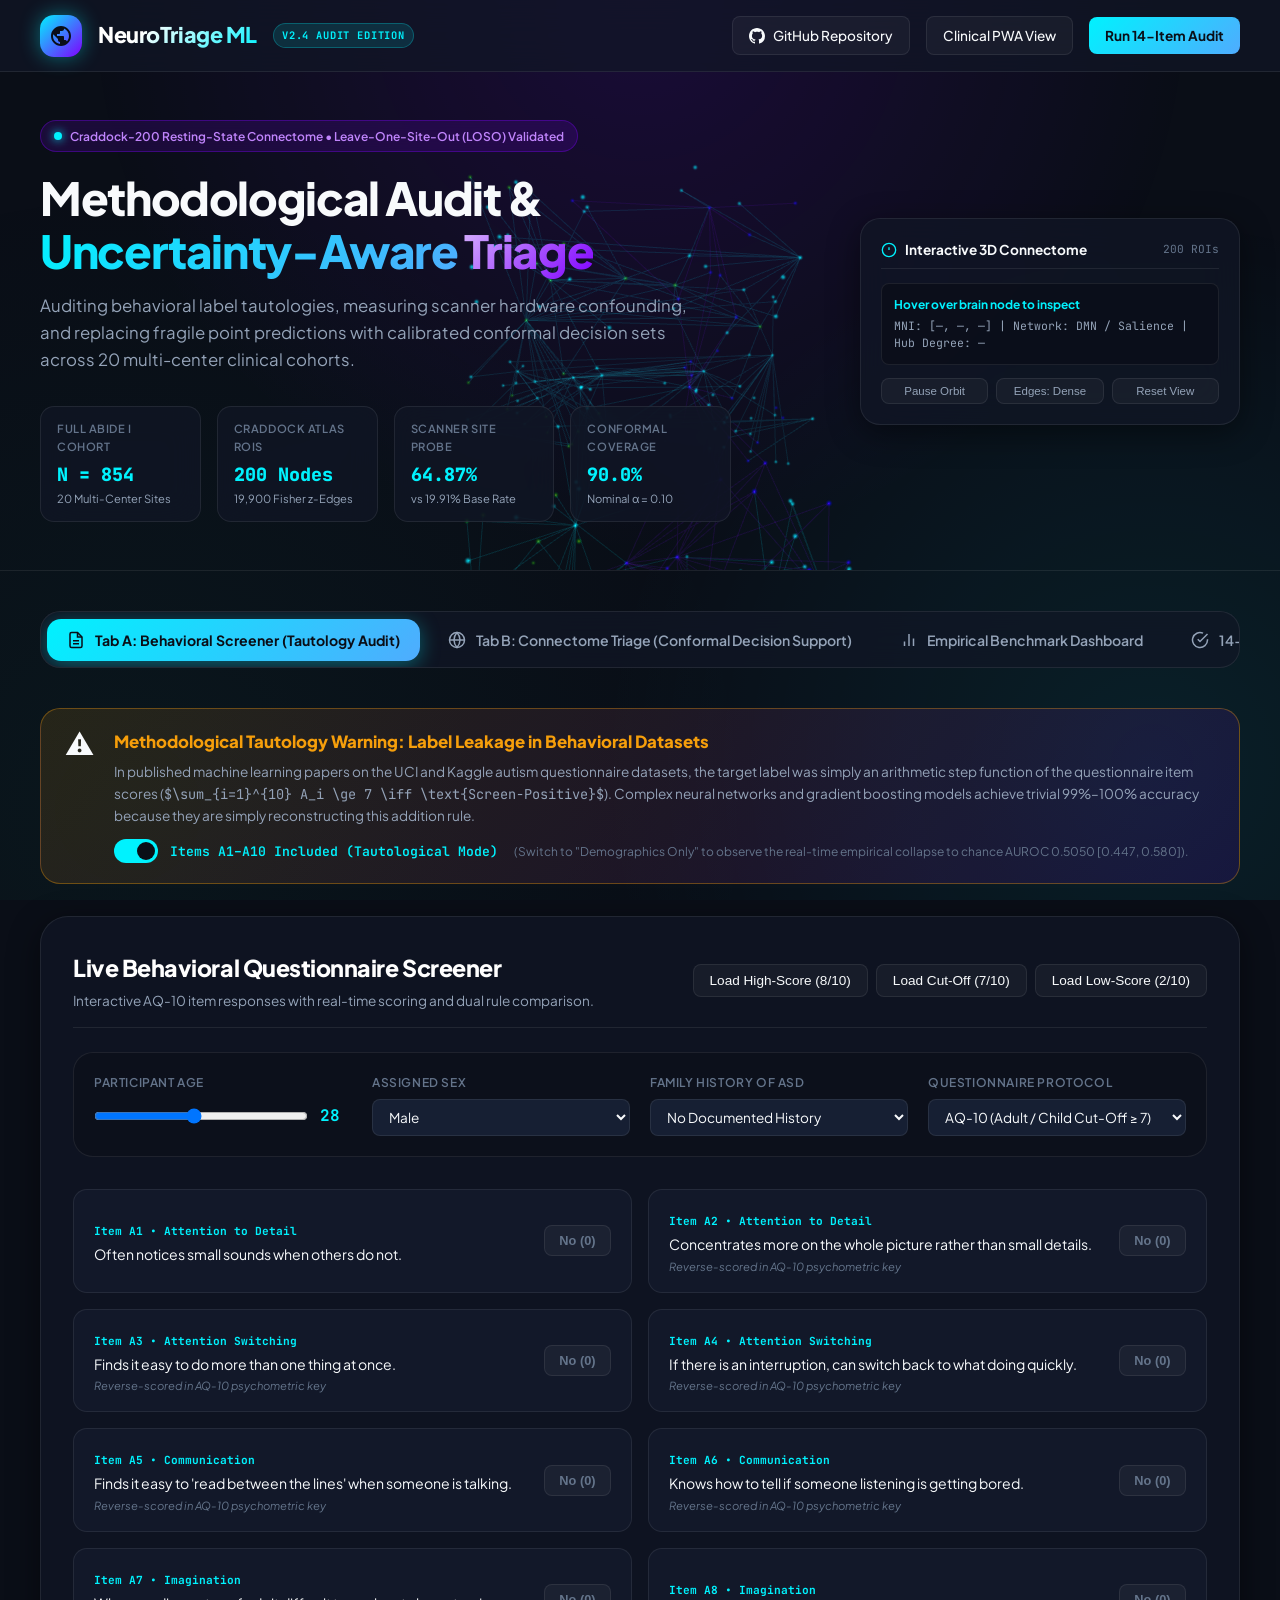
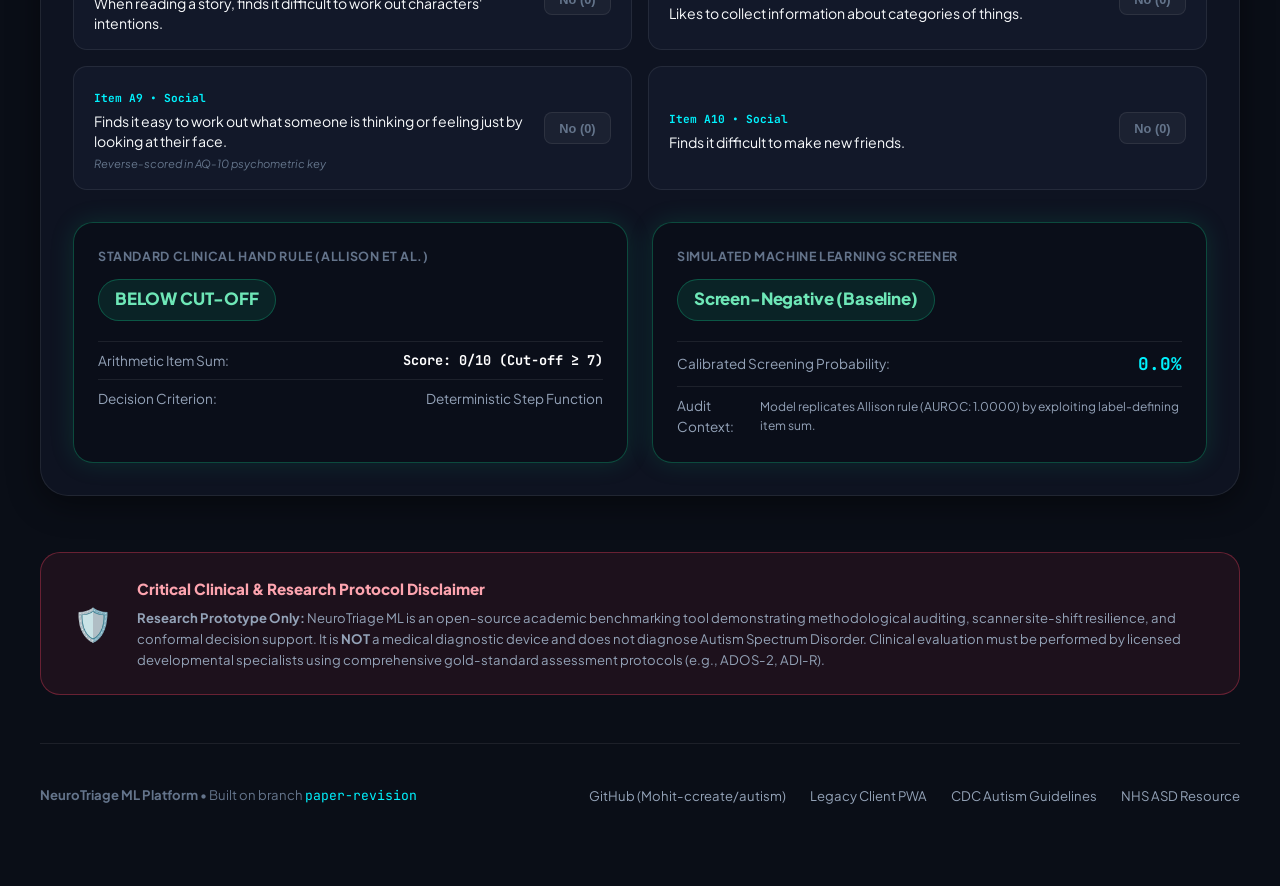
==== webapp/neurotriage.html @ 971c459f "feat(webapp): build ultra-modern dark-mode NeuroTriage ML web application" ====
<!DOCTYPE html>
<html lang="en">
<head>
  <meta charset="UTF-8">
  <meta name="viewport" content="width=device-width, initial-scale=1.0">
  <title>NeuroTriage ML — Methodological Audit & Reproducible Benchmark for Autism Screening</title>
  
  <!-- Modern Typography from Google Fonts -->
  <link rel="preconnect" href="https://fonts.googleapis.com">
  <link rel="preconnect" href="https://fonts.gstatic.com" crossorigin>
  <link href="https://fonts.googleapis.com/css2?family=Inter:wght@400;500;600;700&family=JetBrains+Mono:wght@500;700;800&family=Plus+Jakarta+Sans:wght@600;700;800;900&display=swap" rel="stylesheet">
  
  <!-- Dedicated Obsidian Stylesheet -->
  <link rel="stylesheet" href="neurotriage.css">

  <!-- Local Offline-Ready Vendor Libraries -->
  <script src="vendor/three.min.js"></script>
  <script src="vendor/chart.umd.min.js"></script>
</head>
<body>

  <!-- Top Navigation Bar -->
  <header class="navbar">
    <div class="nav-brand">
      <div class="brand-icon">
        <svg viewBox="0 0 24 24">
          <path d="M12 2C6.48 2 2 6.48 2 12s4.48 10 10 10 10-4.48 10-10S17.52 2 12 2zm-1 17.93c-3.95-.49-7-3.85-7-7.93 0-.62.08-1.21.21-1.79L9 15v1c0 1.1.9 2 2 2v.93zm6.9-2.54c-.26-.81-1-1.39-1.9-1.39h-1v-3c0-.55-.45-1-1-1H8v-2h2c.55 0 1-.45 1-1V7h2c1.1 0 2-.9 2-2v-.41c2.93 1.19 5 4.06 5 7.41 0 2.08-.8 3.97-2.1 5.4z"/>
        </svg>
      </div>
      <div>
        <div class="brand-title">NeuroTriage ML</div>
      </div>
      <span class="brand-tag">v2.4 Audit Edition</span>
    </div>

    <div class="nav-links">
      <a href="https://github.com/Mohit-ccreate/autism" target="_blank" rel="noopener noreferrer" class="btn-nav">
        <svg width="16" height="16" viewBox="0 0 24 24" fill="currentColor">
          <path d="M12 0C5.37 0 0 5.37 0 12c0 5.31 3.435 9.795 8.205 11.385.6.105.825-.255.825-.57 0-.285-.015-1.23-.015-2.235-3.015.555-3.795-.735-4.035-1.41-.135-.345-.72-1.41-1.23-1.695-.42-.225-1.02-.78-.015-.795.945-.015 1.62.87 1.845 1.23 1.08 1.815 2.805 1.305 3.495.99.105-.78.42-1.305.765-1.605-2.67-.3-5.46-1.335-5.46-5.925 0-1.305.465-2.385 1.23-3.225-.12-.3-.54-1.53.12-3.18 0 0 1.005-.315 3.3 1.23.96-.27 1.98-.405 3-.405s2.04.135 3 .405c2.295-1.56 3.3-1.23 3.3-1.23.66 1.65.24 2.88.12 3.18.765.84 1.23 1.905 1.23 3.225 0 4.605-2.805 5.625-5.475 5.925.435.375.81 1.095.81 2.22 0 1.605-.015 2.895-.015 3.3 0 .315.225.69.825.57A12.02 12.02 0 0024 12c0-6.63-5.37-12-12-12z"/>
        </svg>
        GitHub Repository
      </a>
      <a href="index.html" class="btn-nav">
        Clinical PWA View
      </a>
      <a href="#tab-checklist" onclick="document.querySelector('[data-tab=\'tab-checklist\']').click()" class="btn-nav btn-primary">
        Run 14-Item Audit
      </a>
    </div>
  </header>

  <!-- Hero Section with Interactive 3D Three.js Connectome Lattice -->
  <section class="hero-section">
    <!-- WebGL 3D Brain Lattice Canvas -->
    <canvas id="canvas-connectome"></canvas>

    <div class="hero-overlay">
      <div class="hero-content">
        <div class="hero-badge">
          <div class="pulse-dot"></div>
          <span>Craddock-200 Resting-State Connectome • Leave-One-Site-Out (LOSO) Validated</span>
        </div>
        
        <h1 class="hero-heading">
          Methodological Audit & <br>
          <span class="gradient-cyan">Uncertainty-Aware</span> <span class="gradient-violet">Triage</span>
        </h1>

        <p class="hero-subtitle">
          Auditing behavioral label tautologies, measuring scanner hardware confounding, and replacing fragile point predictions with calibrated conformal decision sets across 20 multi-center clinical cohorts.
        </p>

        <!-- Live System Metric Badges -->
        <div class="hero-metrics-ribbon">
          <div class="ribbon-card">
            <div class="ribbon-label">Full ABIDE I Cohort</div>
            <div class="ribbon-val mono">N = 854</div>
            <div class="ribbon-sub">20 Multi-Center Sites</div>
          </div>
          <div class="ribbon-card">
            <div class="ribbon-label">Craddock Atlas ROIs</div>
            <div class="ribbon-val mono">200 Nodes</div>
            <div class="ribbon-sub">19,900 Fisher z-Edges</div>
          </div>
          <div class="ribbon-card">
            <div class="ribbon-label">Scanner Site Probe</div>
            <div class="ribbon-val mono">64.87%</div>
            <div class="ribbon-sub">vs 19.91% Base Rate</div>
          </div>
          <div class="ribbon-card">
            <div class="ribbon-label">Conformal Coverage</div>
            <div class="ribbon-val mono">90.0%</div>
            <div class="ribbon-sub">Nominal α = 0.10</div>
          </div>
        </div>
      </div>

      <!-- 3D Connectome Floating HUD Controls -->
      <div class="brain-hud">
        <div class="hud-header">
          <div class="hud-title">
            <svg width="16" height="16" viewBox="0 0 24 24" fill="none" stroke="var(--accent-cyan)" stroke-width="2">
              <circle cx="12" cy="12" r="10"></circle>
              <line x1="12" y1="8" x2="12" y2="12"></line>
              <line x1="12" y1="16" x2="12.01" y2="16"></line>
            </svg>
            Interactive 3D Connectome
          </div>
          <span style="font-size: 0.7rem; color: var(--text-muted); font-family: var(--font-mono);">200 ROIs</span>
        </div>

        <div class="hud-node-info">
          <div class="hud-node-name" id="hud-node-name">Hover over brain node to inspect</div>
          <div id="hud-node-meta" style="color: var(--text-secondary); font-family: var(--font-mono); font-size: 0.72rem;">
            MNI: [—, —, —] | Network: DMN / Salience | Hub Degree: —
          </div>
        </div>

        <div class="hud-controls-row">
          <button type="button" class="btn-hud-pill" id="btn-hud-pause">Pause Orbit</button>
          <button type="button" class="btn-hud-pill" id="btn-hud-density">Edges: Dense</button>
          <button type="button" class="btn-hud-pill" id="btn-hud-reset">Reset View</button>
        </div>
      </div>
    </div>
  </section>

  <!-- Main Interactive Application Workspace -->
  <main class="main-wrapper">

    <!-- Workspace Tabs Navigation -->
    <nav class="tab-nav" aria-label="Workspace Modules">
      <button type="button" class="tab-btn active" data-tab="tab-screener">
        <svg viewBox="0 0 24 24" fill="none" stroke-width="2">
          <path d="M14 2H6a2 2 0 0 0-2 2v16a2 2 0 0 0 2 2h12a2 2 0 0 0 2-2V8z"></path>
          <polyline points="14 2 14 8 20 8"></polyline>
          <line x1="16" y1="13" x2="8" y2="13"></line>
          <line x1="16" y1="17" x2="8" y2="17"></line>
        </svg>
        Tab A: Behavioral Screener (Tautology Audit)
      </button>

      <button type="button" class="tab-btn" data-tab="tab-connectome">
        <svg viewBox="0 0 24 24" fill="none" stroke-width="2">
          <circle cx="12" cy="12" r="10"></circle>
          <line x1="2" y1="12" x2="22" y2="12"></line>
          <path d="M12 2a15.3 15.3 0 0 1 4 10 15.3 15.3 0 0 1-4 10 15.3 15.3 0 0 1-4-10 15.3 15.3 0 0 1 4-10z"></path>
        </svg>
        Tab B: Connectome Triage (Conformal Decision Support)
      </button>

      <button type="button" class="tab-btn" data-tab="tab-charts">
        <svg viewBox="0 0 24 24" fill="none" stroke-width="2">
          <line x1="18" y1="20" x2="18" y2="10"></line>
          <line x1="12" y1="20" x2="12" y2="4"></line>
          <line x1="6" y1="20" x2="6" y2="14"></line>
        </svg>
        Empirical Benchmark Dashboard
      </button>

      <button type="button" class="tab-btn" data-tab="tab-checklist">
        <svg viewBox="0 0 24 24" fill="none" stroke-width="2">
          <path d="M22 11.08V12a10 10 0 1 1-5.93-9.14"></path>
          <polyline points="22 4 12 14.01 9 11.01"></polyline>
        </svg>
        14-Item Methodological Checklist
      </button>
    </nav>

    <!-- ======================================================================
         TAB A: LIVE BEHAVIORAL QUESTIONNAIRE SCREENER (TAUTOLOGY AUDIT)
         ====================================================================== -->
    <div class="tab-pane active" id="tab-screener">
      
      <!-- Critical Tautology Warning Banner -->
      <div class="tautology-warning-banner">
        <div class="warning-icon">⚠️</div>
        <div class="warning-text">
          <h3>Methodological Tautology Warning: Label Leakage in Behavioral Datasets</h3>
          <p>
            In published machine learning papers on the UCI and Kaggle autism questionnaire datasets, the target label was simply an arithmetic step function of the questionnaire item scores (<span class="mono">$\sum_{i=1}^{10} A_i \ge 7 \iff \text{Screen-Positive}$</span>). Complex neural networks and gradient boosting models achieve trivial 99%–100% accuracy because they are simply reconstructing this addition rule.
          </p>
          <div class="tautology-toggle-row">
            <label class="switch-label">
              <input type="checkbox" id="chk-tautology-mode" class="switch-input" checked>
              <div class="switch-track">
                <div class="switch-thumb"></div>
              </div>
              <span id="tautology-status-label" style="color: var(--accent-cyan); font-family: var(--font-mono); font-size: 0.82rem;">
                Items A1–A10 Included (Tautological Mode)
              </span>
            </label>
            <span style="font-size: 0.75rem; color: var(--text-muted);">
              (Switch to "Demographics Only" to observe the real-time empirical collapse to chance AUROC 0.5050 [0.447, 0.580]).
            </span>
          </div>
        </div>
      </div>

      <div class="card-panel">
        <div class="card-header">
          <div class="card-title-group">
            <h2>Live Behavioral Questionnaire Screener</h2>
            <p>Interactive AQ-10 item responses with real-time scoring and dual rule comparison.</p>
          </div>
          <div style="display: flex; gap: 0.5rem;">
            <button type="button" class="btn-nav" id="btn-preset-high">Load High-Score (8/10)</button>
            <button type="button" class="btn-nav" id="btn-preset-border">Load Cut-Off (7/10)</button>
            <button type="button" class="btn-nav" id="btn-preset-low">Load Low-Score (2/10)</button>
          </div>
        </div>

        <!-- Demographics Input Bar -->
        <div class="screener-demographics-bar">
          <div class="input-group">
            <label for="range-age">Participant Age</label>
            <div class="range-wrap">
              <input type="range" id="range-age" class="input-range" min="1" max="60" value="28">
              <span class="range-val" id="val-age">28</span>
            </div>
          </div>

          <div class="input-group">
            <label for="select-sex">Assigned Sex</label>
            <select id="select-sex" class="input-select">
              <option value="M">Male</option>
              <option value="F">Female</option>
              <option value="O">Other / Diverse</option>
            </select>
          </div>

          <div class="input-group">
            <label for="select-fam-history">Family History of ASD</label>
            <select id="select-fam-history" class="input-select">
              <option value="no">No Documented History</option>
              <option value="yes">First-Degree Relative</option>
            </select>
          </div>

          <div class="input-group">
            <label for="select-instrument">Questionnaire Protocol</label>
            <select id="select-instrument" class="input-select">
              <option value="aq10">AQ-10 (Adult / Child Cut-Off ≥ 7)</option>
              <option value="qchat10">Q-CHAT-10 (Toddler Cut-Off ≥ 4)</option>
            </select>
          </div>
        </div>

        <!-- 10-Item Binary Toggle Cards Grid -->
        <div class="questions-grid" id="questions-grid">
          <!-- Injected dynamically by neurotriage.js -->
        </div>

        <!-- Live Dual Comparison Results Box -->
        <div class="live-screener-results">
          <!-- Rule 1: Clinical Hand Rule -->
          <div class="result-badge-card neutral" id="card-hand-rule">
            <div class="badge-card-title">Standard Clinical Hand Rule (Allison et al.)</div>
            <div class="badge-status-pill status-amb" id="badge-hand-rule">CALCULATING...</div>
            <div class="badge-detail-row">
              <span>Arithmetic Item Sum:</span>
              <strong class="mono" id="txt-hand-sum" style="color: #FFF;">Score: 0/10 (Cut-off ≥ 7)</strong>
            </div>
            <div class="badge-detail-row">
              <span>Decision Criterion:</span>
              <span>Deterministic Step Function</span>
            </div>
          </div>

          <!-- Rule 2: Simulated Classifier Output -->
          <div class="result-badge-card neutral" id="card-ml-output">
            <div class="badge-card-title">Simulated Machine Learning Screener</div>
            <div class="badge-status-pill status-amb" id="badge-ml-output">CALCULATING...</div>
            <div class="badge-detail-row">
              <span>Calibrated Screening Probability:</span>
              <strong class="mono" id="txt-ml-prob" style="color: var(--accent-cyan); font-size: 1.1rem;">—</strong>
            </div>
            <div class="badge-detail-row">
              <span>Audit Context:</span>
              <span id="txt-ml-note" style="font-size: 0.75rem;">Evaluating...</span>
            </div>
          </div>
        </div>

      </div>
    </div>

    <!-- ======================================================================
         TAB B: CONNECTOME TRIAGE & CONFORMAL PREDICTION
         ====================================================================== -->
    <div class="tab-pane" id="tab-connectome">
      <div class="card-panel">
        <div class="card-header">
          <div class="card-title-group">
            <h2>Neuroimaging Connectome Triage (Craddock-200 Atlas)</h2>
            <p>Evaluating resting-state fMRI functional connectivity under Leave-One-Site-Out (LOSO) distribution shift.</p>
          </div>
          <span class="brand-tag">N = 854 • 20 Sites</span>
        </div>

        <div style="background: rgba(10, 14, 23, 0.4); border: 1px solid var(--border-glass); border-radius: var(--radius-md); padding: 1rem 1.25rem; margin-bottom: 2rem; font-size: 0.82rem; color: var(--text-secondary); line-height: 1.6;">
          <strong style="color: var(--accent-cyan);">Computational Context:</strong> High-dimensional 4D fMRI scans (Craddock-200 atlas yielding $\frac{200 \times 199}{2} = 19,900$ Fisher $z$-transformed correlation edges) require specialized cluster preprocessing pipelines. The module below evaluates precomputed validated participant vectors and demonstrates conformal prediction sets $\{0\}, \{1\}, \{0, 1\}$ at nominal $90\%$ confidence ($\alpha = 0.10$).
        </div>

        <div class="connectome-grid">
          <!-- Left Column: Patient Presets & Upload Zone -->
          <div>
            <h3 style="font-size: 0.95rem; font-weight: 700; color: #FFF; margin-bottom: 0.85rem;">
              1. Select Precomputed Patient Profile / Site
            </h3>

            <div class="preset-card-list">
              <div class="preset-item active" data-preset="nyu">
                <div class="preset-meta">
                  <h4>Site NYU Langone (Typical ASD Case)</h4>
                  <p>Siemens 3.0T Allegra • High DMN hyper-connectivity</p>
                </div>
                <span class="mono" style="color: var(--status-positive); font-weight: 700;">ASD Profile</span>
              </div>

              <div class="preset-item" data-preset="stanford">
                <div class="preset-meta">
                  <h4>Site Stanford Medical (Typical Control)</h4>
                  <p>GE 3.0T Signa • Balanced frontoparietal connectivity</p>
                </div>
                <span class="mono" style="color: var(--status-negative); font-weight: 700;">Control Profile</span>
              </div>

              <div class="preset-item" data-preset="ohsu">
                <div class="preset-meta">
                  <h4>Site OHSU (Borderline / Out-of-Distribution)</h4>
                  <p>Siemens 3.0T Tim Trio • Extreme scanner site shift</p>
                </div>
                <span class="mono" style="color: var(--status-ambiguous); font-weight: 700;">High Variance</span>
              </div>

              <div class="preset-item" data-preset="synthetic">
                <div class="preset-meta">
                  <h4>Synthetic Ambiguous Case</h4>
                  <p>Equidistant Centroid Connectome • Nonconformity outlier</p>
                </div>
                <span class="mono" style="color: var(--text-muted); font-weight: 700;">Ambiguous</span>
              </div>
            </div>

            <!-- Upload Connectome Zone -->
            <h3 style="font-size: 0.95rem; font-weight: 700; color: #FFF; margin-bottom: 0.85rem;">
              Or Upload Patient Connectome (CSV / NPY)
            </h3>
            <div class="upload-zone" id="connectome-dropzone">
              <svg viewBox="0 0 24 24" fill="none" stroke-width="2">
                <path d="M21 15v4a2 2 0 0 1-2 2H5a2 2 0 0 1-2-2v-4"></path>
                <polyline points="17 8 12 3 7 8"></polyline>
                <line x1="12" y1="3" x2="12" y2="15"></line>
              </svg>
              <div style="font-weight: 600; font-size: 0.85rem; color: var(--text-primary);" id="upload-status-text">
                Drop 200x200 Correlation Matrix or 19,900 Fisher Vector
              </div>
              <div style="font-size: 0.72rem; color: var(--text-muted); margin-top: 0.25rem;">
                Supports .csv, .npy, and .json connectome formats (100% private in-browser)
              </div>
              <input type="file" id="connectome-file-input" style="display: none;" accept=".csv,.npy,.json">
            </div>

            <!-- Model Family Selector -->
            <h3 style="font-size: 0.95rem; font-weight: 700; color: #FFF; margin: 1.5rem 0 0.85rem;">
              2. Classifier Architecture
            </h3>
            <div class="model-selector-grid">
              <button type="button" class="btn-model-select active" data-model="rf">Random Forest (0.7003 AUROC)</button>
              <button type="button" class="btn-model-select" data-model="lgbm">LightGBM (0.6992 AUROC)</button>
              <button type="button" class="btn-model-select" data-model="ae">Autoencoder (0.6820 AUROC)</button>
              <button type="button" class="btn-model-select" data-model="svm">Linear SVM (0.6765 AUROC)</button>
              <button type="button" class="btn-model-select" data-model="lr">Logistic Reg (0.6593 AUROC)</button>
              <button type="button" class="btn-model-select" data-model="et">Extra Trees (0.6867 AUROC)</button>
            </div>
          </div>

          <!-- Right Column: Conformal Decision Support Output -->
          <div class="triage-output-panel">
            <h3 style="font-size: 0.95rem; font-weight: 700; color: #FFF;">
              Conformal Prediction & Three-Way Triage Output
            </h3>

            <!-- 3-Way Triage Hero Status Banner -->
            <div class="triage-hero-status screen-pos" id="triage-status-box">
              <div class="triage-status-title" id="triage-status-title">Screen-Positive (Elevated Likelihood)</div>
              <div class="triage-status-desc" id="triage-status-desc">
                High posterior cingulate hyper-connectivity pattern. Singleton set at 90% confidence.
              </div>
            </div>

            <!-- Mathematical Conformal Set Box -->
            <div class="conformal-set-box">
              <div>
                <div style="font-size: 0.75rem; text-transform: uppercase; color: var(--text-muted); font-weight: 700; margin-bottom: 0.25rem;">
                  Conformal Prediction Set (α = 0.10)
                </div>
                <div class="conformal-math" id="conformal-math-set">C_0.10(x) = {1}</div>
              </div>
              <div class="conformal-badge">90.0% Coverage Guarantee</div>
            </div>

            <!-- Key Metrics Grid -->
            <div class="triage-metrics-row">
              <div class="metric-stat-box">
                <div class="val" id="triage-val-prob">84.2%</div>
                <div class="lbl">Calibrated Posterior $P(\text{ASD} \mid x)$</div>
              </div>
              <div class="metric-stat-box">
                <div class="val" id="triage-val-nonconf">0.158</div>
                <div class="lbl">Nonconformity Score $s_i$</div>
              </div>
              <div class="metric-stat-box">
                <div class="val" id="triage-val-burden">59.5%</div>
                <div class="lbl">Empirical Referral Burden</div>
              </div>
            </div>

            <div style="background: rgba(255, 255, 255, 0.03); border: 1px solid var(--border-glass); border-radius: var(--radius-md); padding: 1rem; font-size: 0.78rem; color: var(--text-secondary); line-height: 1.55;">
              <strong style="color: #FFF;">Clinical Safety Principle:</strong> Under Leave-One-Site-Out (LOSO) deployment, uncalibrated models force a binary classification on every subject, resulting in high misclassification rates. Our three-way triage policy abstains on ambiguous cases (yielding $\{0, 1\}$), referring 59.5% of cases for expert specialist evaluation and raising decided accuracy to <strong>67.9%</strong>.
            </div>
          </div>
        </div>

      </div>
    </div>

    <!-- ======================================================================
         TAB C: EMPIRICAL BENCHMARK DASHBOARD
         ====================================================================== -->
    <div class="tab-pane" id="tab-charts">
      <div class="card-panel">
        <div class="card-header">
          <div class="card-title-group">
            <h2>Empirical Benchmark & Methodological Audit Dashboard</h2>
            <p>Every number traces to verified JSON execution logs in results/.</p>
          </div>
          <span class="brand-tag">Verified Runs</span>
        </div>

        <div class="charts-grid">
          <!-- Chart 1: Feature Collapse -->
          <div class="chart-card">
            <div class="chart-header">
              <h3>Chart 1: Behavioral Feature Collapse (The Tautology Proof)</h3>
              <p>AUROC collapses to chance when removing label-defining questionnaire items.</p>
            </div>
            <div class="chart-canvas-wrap">
              <canvas id="chart-feature-collapse"></canvas>
            </div>
            <div class="chart-stat-callout">
              <strong>Audit Finding:</strong> When questionnaire items are retained, models achieve trivial 100% accuracy replicating the $\sum A_i \ge 7$ cutoff. Demographics alone yield AUROC = 0.5050 [0.447, 0.580], confirming no latent demographic signal.
            </div>
          </div>

          <!-- Chart 2: LOSO vs Random CV Leaderboard -->
          <div class="chart-card">
            <div class="chart-header">
              <h3>Chart 2: LOSO vs Random CV Leaderboard (Full ABIDE I, N=854)</h3>
              <p>Comparing out-of-site generalization against pooled random splits across 8 architectures.</p>
            </div>
            <div class="chart-canvas-wrap">
              <canvas id="chart-loso-leaderboard"></canvas>
            </div>
            <div class="chart-stat-callout">
              <strong>Headline Benchmark:</strong> Random Forest leads with 0.7003 AUROC under LOSO. Deep models and logistic regression show small negative generalization gaps due to scanner hardware distribution shift across the 20 sites.
            </div>
          </div>

          <!-- Chart 3: Scanner Decodability Probe -->
          <div class="chart-card">
            <div class="chart-header">
              <h3>Chart 3: Scanner Decodability Probe</h3>
              <p>Connectomes predict physical scanner hardware stronger than clinical diagnosis.</p>
            </div>
            <div class="chart-canvas-wrap">
              <canvas id="chart-site-probe"></canvas>
            </div>
            <div class="chart-stat-callout">
              <strong>Confound Finding:</strong> Connectome features decode scanner identity with 64.87% top-1 accuracy (vs 19.91% majority-site base rate, 5.0% chance), explaining why random CV leaks scanner identity across train/test splits.
            </div>
          </div>

          <!-- Chart 4: Harmonization Breakdown -->
          <div class="chart-card">
            <div class="chart-header">
              <h3>Chart 4: Harmonization Breakdown (ComBat Audit)</h3>
              <p>Paired bootstrap test comparing Raw vs In-Fold ComBat vs Leaky Full-Data ComBat.</p>
            </div>
            <div class="chart-canvas-wrap">
              <canvas id="chart-harmonization"></canvas>
            </div>
            <div class="chart-stat-callout">
              <strong>Statistical Honesty:</strong> Paired bootstrap $\Delta = +0.0156$ [$-0.0013, 0.0328$], $p = 0.0710$ ($p_{\text{holm}} = 0.2840$). Leaky ComBat does not produce a statistically detectable inflation on this dataset.
            </div>
          </div>
        </div>

      </div>
    </div>

    <!-- ======================================================================
         TAB D: 14-ITEM METHODOLOGICAL CHECKLIST
         ====================================================================== -->
    <div class="tab-pane" id="tab-checklist">
      <div class="card-panel">
        <div class="card-header">
          <div class="card-title-group">
            <h2>14-Item Methodological Checklist for ML Autism Screening</h2>
            <p>Peer-review compliance criteria for detecting leakage, confounding, and evaluation flaws.</p>
          </div>
          <div style="display: flex; gap: 0.5rem;">
            <button type="button" class="btn-nav" id="btn-chk-all">Select All (14/14)</button>
            <button type="button" class="btn-nav" id="btn-chk-reset">Reset</button>
            <button type="button" class="btn-nav btn-primary" id="btn-chk-export">Export Audit (.json)</button>
          </div>
        </div>

        <div class="checklist-container">
          <!-- 14 Interactive Checklist Items -->
          <div class="checklist-items-list" id="checklist-items-list">
            <!-- Injected dynamically by neurotriage.js -->
          </div>

          <!-- Integrity Score Gauge Card -->
          <div class="integrity-score-card">
            <h3 style="font-size: 0.9rem; font-weight: 700; color: var(--text-muted); text-transform: uppercase; letter-spacing: 0.05em;">
              Methodological Integrity Score
            </h3>

            <div class="ring-container">
              <svg width="160" height="160" viewBox="0 0 160 160">
                <circle class="ring-circle-bg" cx="80" cy="80" r="70" stroke-width="12" fill="none"></circle>
                <circle class="ring-circle-val" id="ring-score-circle" cx="80" cy="80" r="70" stroke-width="12" fill="none"
                        stroke-dasharray="440" stroke-dashoffset="0" transform="rotate(-90 80 80)"></circle>
              </svg>
              <div class="ring-text">
                <div class="ring-number" id="ring-score-number">14</div>
                <div class="ring-denom" id="ring-score-denom">of 14 (100%)</div>
              </div>
            </div>

            <div class="integrity-tier-badge" id="integrity-tier-badge" style="background: rgba(16, 185, 129, 0.15); color: #6EE7B7; border: 1px solid rgba(16, 185, 129, 0.35);">
              GOLD STANDARD REPRODUCIBLE BENCHMARK
            </div>

            <p style="font-size: 0.75rem; color: var(--text-secondary); line-height: 1.5; margin-top: 0.5rem;">
              Click checklist items to audit any external study. Studies failing items 1, 2, or 5 possess critical risks of reporting artificially inflated performance.
            </p>
          </div>
        </div>

      </div>
    </div>

    <!-- Clinical & Safety Disclaimer Box -->
    <div class="clinical-disclaimer-box">
      <div class="disclaimer-icon">🛡️</div>
      <div class="disclaimer-content">
        <h4>Critical Clinical & Research Protocol Disclaimer</h4>
        <p>
          <strong>Research Prototype Only:</strong> NeuroTriage ML is an open-source academic benchmarking tool demonstrating methodological auditing, scanner site-shift resilience, and conformal decision support. It is <strong>NOT</strong> a medical diagnostic device and does not diagnose Autism Spectrum Disorder. Clinical evaluation must be performed by licensed developmental specialists using comprehensive gold-standard assessment protocols (e.g., ADOS-2, ADI-R).
        </p>
      </div>
    </div>

    <!-- Footer -->
    <footer class="app-footer">
      <div>
        <strong>NeuroTriage ML Platform</strong> • Built on branch <span class="mono" style="color: var(--accent-cyan);">paper-revision</span>
      </div>
      <div class="footer-links">
        <a href="https://github.com/Mohit-ccreate/autism" target="_blank" rel="noopener noreferrer">GitHub (Mohit-ccreate/autism)</a>
        <a href="index.html">Legacy Client PWA</a>
        <a href="https://www.cdc.gov/autism/" target="_blank" rel="noopener noreferrer">CDC Autism Guidelines</a>
        <a href="https://www.nhs.uk/conditions/autism/" target="_blank" rel="noopener noreferrer">NHS ASD Resource</a>
      </div>
    </footer>

  </main>

  <!-- Script Initialization -->
  <script src="neurotriage.js"></script>
</body>
</html>
---- webapp/neurotriage.css ----
/* ==========================================================================
   NEUROTRIAGE ML — ULTRA-MODERN DARK OBSIDIAN DESIGN SYSTEM
   Methodological Audit & Reproducible Benchmark Platform
   ========================================================================== */

:root {
  --bg-obsidian: #0A0E17;
  --bg-surface: #111726;
  --bg-surface-elevated: #161F33;
  --bg-surface-glass: rgba(17, 23, 38, 0.72);
  --border-glass: rgba(255, 255, 255, 0.08);
  --border-glow: rgba(0, 242, 254, 0.25);
  
  --accent-cyan: #00F2FE;
  --accent-cyan-glow: rgba(0, 242, 254, 0.35);
  --accent-teal: #4FACFE;
  --accent-violet: #7F00FF;
  --accent-violet-glow: rgba(127, 0, 255, 0.35);
  
  --status-negative: #10B981; /* Emerald: Screen-Negative / Control */
  --status-negative-bg: rgba(16, 185, 129, 0.12);
  --status-negative-border: rgba(16, 185, 129, 0.35);
  
  --status-positive: #F43F5E; /* Rose: Screen-Positive / Elevated ASD */
  --status-positive-bg: rgba(244, 63, 94, 0.12);
  --status-positive-border: rgba(244, 63, 94, 0.35);
  
  --status-ambiguous: #F59E0B; /* Amber: Expert Referral / Ambiguous */
  --status-ambiguous-bg: rgba(245, 158, 11, 0.12);
  --status-ambiguous-border: rgba(245, 158, 11, 0.35);
  
  --text-primary: #F8FAFC;
  --text-secondary: #94A3B8;
  --text-muted: #64748B;
  
  --font-sans: 'Plus Jakarta Sans', 'Inter', -apple-system, BlinkMacSystemFont, "Segoe UI", Roboto, sans-serif;
  --font-mono: 'JetBrains Mono', 'Fira Code', monospace;
  
  --radius-sm: 8px;
  --radius-md: 14px;
  --radius-lg: 20px;
  --radius-xl: 28px;
  
  --shadow-glass: 0 8px 32px 0 rgba(0, 0, 0, 0.45);
  --shadow-cyan-glow: 0 0 25px rgba(0, 242, 254, 0.2);
  --shadow-violet-glow: 0 0 35px rgba(127, 0, 255, 0.25);
}

/* Base Reset & Typography */
* {
  margin: 0;
  padding: 0;
  box-sizing: border-box;
  -webkit-font-smoothing: antialiased;
}

html, body {
  width: 100%;
  min-height: 100vh;
  background-color: var(--bg-obsidian);
  color: var(--text-primary);
  font-family: var(--font-sans);
  line-height: 1.6;
  overflow-x: hidden;
  selection-background-color: var(--accent-cyan);
  selection-color: #0A0E17;
}

/* Ambient Radial Mesh */
body::before {
  content: '';
  position: fixed;
  top: 0;
  left: 0;
  width: 100vw;
  height: 100vh;
  background: 
    radial-gradient(circle at 50% 0%, rgba(127, 0, 255, 0.14) 0%, transparent 50%),
    radial-gradient(circle at 90% 85%, rgba(0, 242, 254, 0.08) 0%, transparent 40%),
    radial-gradient(circle at 10% 90%, rgba(16, 185, 129, 0.05) 0%, transparent 45%);
  pointer-events: none;
  z-index: 0;
}

.mono {
  font-family: var(--font-mono);
  font-feature-settings: "tnum" 1;
}

/* Scrollbar */
::-webkit-scrollbar {
  width: 8px;
  height: 8px;
}
::-webkit-scrollbar-track {
  background: rgba(10, 14, 23, 0.8);
}
::-webkit-scrollbar-thumb {
  background: rgba(255, 255, 255, 0.15);
  border-radius: 4px;
}
::-webkit-scrollbar-thumb:hover {
  background: var(--accent-cyan);
}

/* ==========================================================================
   NAVIGATION & BRAND BAR
   ========================================================================== */
.navbar {
  position: sticky;
  top: 0;
  left: 0;
  right: 0;
  height: 72px;
  background: var(--bg-surface-glass);
  backdrop-filter: blur(20px);
  -webkit-backdrop-filter: blur(20px);
  border-bottom: 1px solid var(--border-glass);
  display: flex;
  align-items: center;
  justify-content: space-between;
  padding: 0 2.5rem;
  z-index: 100;
}

.nav-brand {
  display: flex;
  align-items: center;
  gap: 1rem;
}

.brand-icon {
  width: 42px;
  height: 42px;
  border-radius: var(--radius-md);
  background: linear-gradient(135deg, var(--accent-cyan), var(--accent-violet));
  display: flex;
  align-items: center;
  justify-content: center;
  box-shadow: 0 0 20px rgba(0, 242, 254, 0.4);
}

.brand-icon svg {
  width: 24px;
  height: 24px;
  fill: #0A0E17;
}

.brand-title {
  font-size: 1.35rem;
  font-weight: 800;
  letter-spacing: -0.02em;
  background: linear-gradient(135deg, #FFFFFF 30%, var(--accent-cyan) 100%);
  -webkit-background-clip: text;
  -webkit-text-fill-color: transparent;
}

.brand-tag {
  font-size: 0.65rem;
  font-family: var(--font-mono);
  font-weight: 700;
  padding: 0.2rem 0.5rem;
  background: rgba(0, 242, 254, 0.12);
  border: 1px solid var(--border-glow);
  color: var(--accent-cyan);
  border-radius: 999px;
  text-transform: uppercase;
  letter-spacing: 0.08em;
}

.nav-links {
  display: flex;
  align-items: center;
  gap: 1rem;
}

.btn-nav {
  display: inline-flex;
  align-items: center;
  gap: 0.5rem;
  padding: 0.5rem 1rem;
  border-radius: var(--radius-sm);
  background: rgba(255, 255, 255, 0.04);
  border: 1px solid var(--border-glass);
  color: var(--text-primary);
  font-size: 0.85rem;
  font-weight: 500;
  text-decoration: none;
  transition: all 0.2s ease;
  cursor: pointer;
}

.btn-nav:hover {
  background: rgba(255, 255, 255, 0.08);
  border-color: var(--accent-cyan);
  color: var(--accent-cyan);
  transform: translateY(-1px);
}

.btn-primary {
  background: linear-gradient(135deg, var(--accent-cyan), var(--accent-teal));
  color: #0A0E17;
  border: none;
  font-weight: 700;
}

.btn-primary:hover {
  box-shadow: 0 0 20px var(--accent-cyan-glow);
  color: #0A0E17;
}

/* ==========================================================================
   HERO & 3D CONNECTOME SECTION
   ========================================================================== */
.hero-section {
  position: relative;
  min-height: 480px;
  display: flex;
  align-items: center;
  overflow: hidden;
  border-bottom: 1px solid var(--border-glass);
}

#canvas-connectome {
  position: absolute;
  top: 0;
  left: 0;
  width: 100%;
  height: 100%;
  z-index: 1;
}

.hero-overlay {
  position: relative;
  z-index: 2;
  width: 100%;
  max-width: 1400px;
  margin: 0 auto;
  padding: 3rem 2.5rem;
  display: grid;
  grid-template-columns: 1.2fr 0.8fr;
  gap: 3rem;
  align-items: center;
  pointer-events: none;
}

.hero-content {
  pointer-events: auto;
}

.hero-badge {
  display: inline-flex;
  align-items: center;
  gap: 0.5rem;
  padding: 0.35rem 0.8rem;
  background: rgba(127, 0, 255, 0.15);
  border: 1px solid rgba(127, 0, 255, 0.35);
  border-radius: 999px;
  color: #C084FC;
  font-size: 0.75rem;
  font-weight: 600;
  margin-bottom: 1.25rem;
  backdrop-filter: blur(10px);
}

.hero-badge .pulse-dot {
  width: 8px;
  height: 8px;
  border-radius: 50%;
  background: var(--accent-cyan);
  box-shadow: 0 0 10px var(--accent-cyan);
  animation: pulse-glow 2s infinite ease-in-out;
}

@keyframes pulse-glow {
  0%, 100% { opacity: 0.4; transform: scale(0.9); }
  50% { opacity: 1; transform: scale(1.2); }
}

.hero-heading {
  font-size: 2.85rem;
  font-weight: 900;
  line-height: 1.15;
  letter-spacing: -0.03em;
  margin-bottom: 1rem;
}

.hero-heading span.gradient-cyan {
  background: linear-gradient(135deg, var(--accent-cyan), var(--accent-teal));
  -webkit-background-clip: text;
  -webkit-text-fill-color: transparent;
}

.hero-heading span.gradient-violet {
  background: linear-gradient(135deg, #D8B4FE, var(--accent-violet));
  -webkit-background-clip: text;
  -webkit-text-fill-color: transparent;
}

.hero-subtitle {
  font-size: 1.05rem;
  color: var(--text-secondary);
  max-width: 650px;
  line-height: 1.6;
  margin-bottom: 2rem;
}

.hero-metrics-ribbon {
  display: grid;
  grid-template-columns: repeat(4, 1fr);
  gap: 1rem;
  pointer-events: auto;
}

.ribbon-card {
  background: var(--bg-surface-glass);
  backdrop-filter: blur(16px);
  border: 1px solid var(--border-glass);
  padding: 0.85rem 1rem;
  border-radius: var(--radius-md);
  transition: all 0.25s ease;
}

.ribbon-card:hover {
  border-color: var(--accent-cyan);
  transform: translateY(-2px);
  box-shadow: 0 8px 24px rgba(0, 0, 0, 0.4);
}

.ribbon-label {
  font-size: 0.7rem;
  font-weight: 600;
  color: var(--text-muted);
  text-transform: uppercase;
  letter-spacing: 0.05em;
  margin-bottom: 0.25rem;
}

.ribbon-val {
  font-family: var(--font-mono);
  font-size: 1.15rem;
  font-weight: 800;
  color: var(--accent-cyan);
}

.ribbon-sub {
  font-size: 0.7rem;
  color: var(--text-secondary);
}

/* 3D Brain Floating HUD Controls */
.brain-hud {
  pointer-events: auto;
  background: var(--bg-surface-glass);
  backdrop-filter: blur(20px);
  border: 1px solid var(--border-glass);
  border-radius: var(--radius-lg);
  padding: 1.25rem;
  box-shadow: var(--shadow-glass);
  display: flex;
  flex-direction: column;
  gap: 0.85rem;
  max-width: 380px;
  margin-left: auto;
}

.hud-header {
  display: flex;
  align-items: center;
  justify-content: space-between;
  border-bottom: 1px solid var(--border-glass);
  padding-bottom: 0.5rem;
}

.hud-title {
  font-size: 0.85rem;
  font-weight: 700;
  display: flex;
  align-items: center;
  gap: 0.5rem;
  color: var(--text-primary);
}

.hud-node-info {
  background: rgba(10, 14, 23, 0.7);
  border: 1px solid var(--border-glass);
  border-radius: var(--radius-sm);
  padding: 0.75rem;
  font-size: 0.75rem;
  line-height: 1.5;
}

.hud-node-name {
  font-weight: 700;
  color: var(--accent-cyan);
  margin-bottom: 0.2rem;
}

.hud-controls-row {
  display: flex;
  align-items: center;
  justify-content: space-between;
  gap: 0.5rem;
}

.btn-hud-pill {
  flex: 1;
  padding: 0.35rem 0.6rem;
  background: rgba(255, 255, 255, 0.04);
  border: 1px solid var(--border-glass);
  border-radius: var(--radius-sm);
  color: var(--text-secondary);
  font-size: 0.72rem;
  cursor: pointer;
  transition: all 0.2s ease;
  text-align: center;
}

.btn-hud-pill:hover, .btn-hud-pill.active {
  background: rgba(0, 242, 254, 0.15);
  border-color: var(--accent-cyan);
  color: var(--accent-cyan);
}

/* ==========================================================================
   APP WORKSPACE CONTAINER & TABS
   ========================================================================== */
.main-wrapper {
  max-width: 1400px;
  margin: 0 auto;
  padding: 2.5rem;
  position: relative;
  z-index: 10;
}

/* Tab Navigation Bar */
.tab-nav {
  display: flex;
  align-items: center;
  gap: 0.5rem;
  background: var(--bg-surface-glass);
  backdrop-filter: blur(16px);
  border: 1px solid var(--border-glass);
  padding: 0.4rem;
  border-radius: var(--radius-lg);
  margin-bottom: 2.5rem;
  overflow-x: auto;
}

.tab-btn {
  display: inline-flex;
  align-items: center;
  gap: 0.6rem;
  padding: 0.75rem 1.25rem;
  border-radius: var(--radius-md);
  background: transparent;
  border: none;
  color: var(--text-secondary);
  font-size: 0.88rem;
  font-weight: 600;
  font-family: var(--font-sans);
  cursor: pointer;
  transition: all 0.2s cubic-bezier(0.16, 1, 0.3, 1);
  white-space: nowrap;
}

.tab-btn svg {
  width: 18px;
  height: 18px;
  stroke: currentColor;
}

.tab-btn:hover {
  color: var(--text-primary);
  background: rgba(255, 255, 255, 0.04);
}

.tab-btn.active {
  color: #0A0E17;
  background: linear-gradient(135deg, var(--accent-cyan), var(--accent-teal));
  font-weight: 700;
  box-shadow: 0 4px 20px var(--accent-cyan-glow);
}

.tab-pane {
  display: none;
  animation: fadeIn 0.35s ease;
}

.tab-pane.active {
  display: block;
}

@keyframes fadeIn {
  from { opacity: 0; transform: translateY(8px); }
  to { opacity: 1; transform: translateY(0); }
}

/* ==========================================================================
   CARD SYSTEM & PANELS
   ========================================================================== */
.card-panel {
  background: var(--bg-surface-glass);
  backdrop-filter: blur(20px);
  border: 1px solid var(--border-glass);
  border-radius: var(--radius-xl);
  padding: 2rem;
  box-shadow: var(--shadow-glass);
  margin-bottom: 2rem;
  position: relative;
}

.card-header {
  display: flex;
  align-items: center;
  justify-content: space-between;
  margin-bottom: 1.5rem;
  border-bottom: 1px solid var(--border-glass);
  padding-bottom: 1rem;
}

.card-title-group h2 {
  font-size: 1.45rem;
  font-weight: 800;
  letter-spacing: -0.02em;
  color: #FFFFFF;
}

.card-title-group p {
  font-size: 0.85rem;
  color: var(--text-secondary);
  margin-top: 0.2rem;
}

/* ==========================================================================
   TAB A: LIVE BEHAVIORAL QUESTIONNAIRE SCREENER
   ========================================================================== */
.tautology-warning-banner {
  background: linear-gradient(135deg, rgba(245, 158, 11, 0.12), rgba(127, 0, 255, 0.12));
  border: 1px solid var(--status-ambiguous-border);
  border-radius: var(--radius-lg);
  padding: 1.25rem 1.5rem;
  margin-bottom: 2rem;
  display: flex;
  align-items: flex-start;
  gap: 1.25rem;
}

.warning-icon {
  font-size: 1.8rem;
  line-height: 1;
}

.warning-text h3 {
  font-size: 1.05rem;
  font-weight: 800;
  color: var(--status-ambiguous);
  margin-bottom: 0.35rem;
}

.warning-text p {
  font-size: 0.85rem;
  color: var(--text-secondary);
  line-height: 1.55;
}

.tautology-toggle-row {
  display: flex;
  align-items: center;
  gap: 1rem;
  margin-top: 0.85rem;
}

/* Switch */
.switch-label {
  display: flex;
  align-items: center;
  gap: 0.75rem;
  font-size: 0.85rem;
  font-weight: 600;
  cursor: pointer;
}

.switch-input {
  display: none;
}

.switch-track {
  width: 44px;
  height: 24px;
  background: rgba(255, 255, 255, 0.12);
  border-radius: 999px;
  position: relative;
  transition: all 0.25s ease;
}

.switch-thumb {
  width: 18px;
  height: 18px;
  background: #FFF;
  border-radius: 50%;
  position: absolute;
  top: 3px;
  left: 3px;
  transition: all 0.25s cubic-bezier(0.16, 1, 0.3, 1);
}

.switch-input:checked + .switch-track {
  background: var(--accent-cyan);
}

.switch-input:checked + .switch-track .switch-thumb {
  transform: translateX(20px);
  background: #0A0E17;
}

/* Demographics Controls Bar */
.screener-demographics-bar {
  display: grid;
  grid-template-columns: repeat(4, 1fr);
  gap: 1.25rem;
  background: rgba(10, 14, 23, 0.5);
  border: 1px solid var(--border-glass);
  border-radius: var(--radius-lg);
  padding: 1.25rem;
  margin-bottom: 2rem;
}

.input-group label {
  display: block;
  font-size: 0.75rem;
  font-weight: 600;
  color: var(--text-muted);
  text-transform: uppercase;
  letter-spacing: 0.05em;
  margin-bottom: 0.4rem;
}

.input-select, .input-range {
  width: 100%;
  background: var(--bg-surface-elevated);
  border: 1px solid var(--border-glass);
  color: var(--text-primary);
  border-radius: var(--radius-sm);
  padding: 0.5rem 0.75rem;
  font-family: var(--font-sans);
  font-size: 0.85rem;
  outline: none;
  transition: border-color 0.2s;
}

.input-select:focus {
  border-color: var(--accent-cyan);
}

.range-wrap {
  display: flex;
  align-items: center;
  gap: 0.75rem;
}

.range-val {
  font-family: var(--font-mono);
  font-weight: 700;
  color: var(--accent-cyan);
  min-width: 32px;
}

/* 10-Item Questionnaire Grid */
.questions-grid {
  display: grid;
  grid-template-columns: 1fr 1fr;
  gap: 1rem;
  margin-bottom: 2rem;
}

.question-card {
  background: rgba(22, 31, 51, 0.5);
  border: 1px solid var(--border-glass);
  border-radius: var(--radius-md);
  padding: 1rem 1.25rem;
  display: flex;
  align-items: center;
  justify-content: space-between;
  gap: 1rem;
  transition: all 0.2s ease;
}

.question-card:hover {
  border-color: rgba(0, 242, 254, 0.3);
  background: rgba(22, 31, 51, 0.75);
}

.q-meta {
  flex: 1;
}

.q-tag {
  font-family: var(--font-mono);
  font-size: 0.7rem;
  font-weight: 700;
  color: var(--accent-cyan);
  margin-bottom: 0.25rem;
  display: inline-block;
}

.q-text {
  font-size: 0.88rem;
  color: var(--text-primary);
  line-height: 1.4;
}

.q-reverse-note {
  font-size: 0.7rem;
  color: var(--text-muted);
  font-style: italic;
  margin-top: 0.2rem;
}

.btn-toggle-q {
  padding: 0.45rem 0.9rem;
  border-radius: var(--radius-sm);
  font-size: 0.8rem;
  font-weight: 700;
  cursor: pointer;
  border: 1px solid var(--border-glass);
  background: rgba(255, 255, 255, 0.04);
  color: var(--text-muted);
  transition: all 0.2s ease;
  white-space: nowrap;
}

.btn-toggle-q.active {
  background: rgba(244, 63, 94, 0.2);
  border-color: var(--status-positive);
  color: #FDA4AF;
}

/* Live Dual Comparison Results Box */
.live-screener-results {
  display: grid;
  grid-template-columns: 1fr 1fr;
  gap: 1.5rem;
  margin-top: 2rem;
}

.result-badge-card {
  background: rgba(10, 14, 23, 0.7);
  border: 1px solid var(--border-glass);
  border-radius: var(--radius-lg);
  padding: 1.5rem;
  position: relative;
  overflow: hidden;
}

.result-badge-card.positive {
  border-color: var(--status-positive-border);
  box-shadow: 0 0 25px rgba(244, 63, 94, 0.15);
}

.result-badge-card.negative {
  border-color: var(--status-negative-border);
  box-shadow: 0 0 25px rgba(16, 185, 129, 0.15);
}

.result-badge-card.neutral {
  border-color: var(--status-ambiguous-border);
}

.badge-card-title {
  font-size: 0.78rem;
  text-transform: uppercase;
  letter-spacing: 0.05em;
  color: var(--text-muted);
  font-weight: 700;
  margin-bottom: 0.75rem;
}

.badge-status-pill {
  display: inline-block;
  padding: 0.4rem 1rem;
  border-radius: 999px;
  font-weight: 800;
  font-size: 1.05rem;
  letter-spacing: -0.01em;
  margin-bottom: 0.75rem;
}

.badge-status-pill.status-pos {
  background: var(--status-positive-bg);
  color: #FDA4AF;
  border: 1px solid var(--status-positive-border);
}

.badge-status-pill.status-neg {
  background: var(--status-negative-bg);
  color: #6EE7B7;
  border: 1px solid var(--status-negative-border);
}

.badge-status-pill.status-amb {
  background: var(--status-ambiguous-bg);
  color: #FCD34D;
  border: 1px solid var(--status-ambiguous-border);
}

.badge-detail-row {
  display: flex;
  align-items: center;
  justify-content: space-between;
  font-size: 0.85rem;
  color: var(--text-secondary);
  border-top: 1px solid var(--border-glass);
  padding-top: 0.5rem;
  margin-top: 0.5rem;
}

/* ==========================================================================
   TAB B: CONNECTOME TRIAGE & CONFORMAL PREDICTION
   ========================================================================== */
.connectome-grid {
  display: grid;
  grid-template-columns: 1fr 1.25fr;
  gap: 2rem;
}

.preset-card-list {
  display: flex;
  flex-direction: column;
  gap: 0.85rem;
  margin-bottom: 1.5rem;
}

.preset-item {
  background: rgba(22, 31, 51, 0.4);
  border: 1px solid var(--border-glass);
  border-radius: var(--radius-md);
  padding: 1rem 1.25rem;
  cursor: pointer;
  transition: all 0.2s ease;
  display: flex;
  align-items: center;
  justify-content: space-between;
}

.preset-item:hover {
  background: rgba(22, 31, 51, 0.8);
  border-color: var(--accent-cyan);
}

.preset-item.active {
  background: rgba(0, 242, 254, 0.08);
  border-color: var(--accent-cyan);
  box-shadow: 0 0 20px rgba(0, 242, 254, 0.2);
}

.preset-meta h4 {
  font-size: 0.92rem;
  font-weight: 700;
  color: var(--text-primary);
}

.preset-meta p {
  font-size: 0.75rem;
  color: var(--text-muted);
}

/* Upload Zone */
.upload-zone {
  border: 2px dashed var(--border-glass);
  border-radius: var(--radius-md);
  padding: 1.5rem;
  text-align: center;
  cursor: pointer;
  transition: all 0.2s ease;
  background: rgba(10, 14, 23, 0.4);
}

.upload-zone:hover {
  border-color: var(--accent-cyan);
  background: rgba(0, 242, 254, 0.04);
}

.upload-zone svg {
  width: 32px;
  height: 32px;
  stroke: var(--accent-cyan);
  margin-bottom: 0.5rem;
}

/* Model Selector Buttons */
.model-selector-grid {
  display: grid;
  grid-template-columns: repeat(3, 1fr);
  gap: 0.75rem;
  margin-bottom: 1.5rem;
}

.btn-model-select {
  padding: 0.65rem 0.8rem;
  background: rgba(22, 31, 51, 0.5);
  border: 1px solid var(--border-glass);
  border-radius: var(--radius-sm);
  color: var(--text-secondary);
  font-size: 0.78rem;
  font-weight: 600;
  cursor: pointer;
  transition: all 0.2s ease;
  text-align: center;
}

.btn-model-select:hover, .btn-model-select.active {
  background: rgba(127, 0, 255, 0.15);
  border-color: var(--accent-violet);
  color: #D8B4FE;
  box-shadow: 0 0 15px var(--accent-violet-glow);
}

/* 3-Way Triage Output Card */
.triage-output-panel {
  background: rgba(10, 14, 23, 0.85);
  border: 1px solid var(--border-glass);
  border-radius: var(--radius-xl);
  padding: 2rem;
  display: flex;
  flex-direction: column;
  gap: 1.5rem;
}

.triage-hero-status {
  padding: 1.5rem;
  border-radius: var(--radius-lg);
  text-align: center;
  border: 1px solid transparent;
  transition: all 0.3s ease;
}

.triage-hero-status.screen-neg {
  background: var(--status-negative-bg);
  border-color: var(--status-negative-border);
  box-shadow: 0 0 30px rgba(16, 185, 129, 0.2);
}

.triage-hero-status.screen-pos {
  background: var(--status-positive-bg);
  border-color: var(--status-positive-border);
  box-shadow: 0 0 30px rgba(244, 63, 94, 0.2);
}

.triage-hero-status.screen-amb {
  background: var(--status-ambiguous-bg);
  border-color: var(--status-ambiguous-border);
  box-shadow: 0 0 30px rgba(245, 158, 11, 0.2);
}

.triage-status-title {
  font-size: 1.6rem;
  font-weight: 900;
  letter-spacing: -0.02em;
  margin-bottom: 0.35rem;
}

.triage-status-desc {
  font-size: 0.85rem;
  color: var(--text-secondary);
}

/* Conformal Set Display */
.conformal-set-box {
  background: rgba(22, 31, 51, 0.5);
  border: 1px solid var(--border-glass);
  border-radius: var(--radius-md);
  padding: 1.25rem;
  display: flex;
  align-items: center;
  justify-content: space-between;
}

.conformal-math {
  font-family: var(--font-mono);
  font-size: 1.4rem;
  font-weight: 800;
  color: var(--accent-cyan);
}

.conformal-badge {
  font-size: 0.75rem;
  padding: 0.3rem 0.75rem;
  border-radius: 999px;
  background: rgba(0, 242, 254, 0.12);
  color: var(--accent-cyan);
  border: 1px solid var(--border-glow);
  font-weight: 600;
}

.triage-metrics-row {
  display: grid;
  grid-template-columns: repeat(3, 1fr);
  gap: 1rem;
}

.metric-stat-box {
  background: rgba(255, 255, 255, 0.03);
  border: 1px solid var(--border-glass);
  border-radius: var(--radius-md);
  padding: 1rem;
  text-align: center;
}

.metric-stat-box .val {
  font-family: var(--font-mono);
  font-size: 1.25rem;
  font-weight: 800;
  color: #FFF;
  margin-bottom: 0.2rem;
}

.metric-stat-box .lbl {
  font-size: 0.7rem;
  color: var(--text-muted);
  text-transform: uppercase;
}

/* ==========================================================================
   TAB C: EMPIRICAL BENCHMARK DASHBOARD
   ========================================================================== */
.charts-grid {
  display: grid;
  grid-template-columns: 1fr 1fr;
  gap: 2rem;
}

.chart-card {
  background: rgba(17, 23, 38, 0.75);
  border: 1px solid var(--border-glass);
  border-radius: var(--radius-xl);
  padding: 1.75rem;
  box-shadow: var(--shadow-glass);
}

.chart-header {
  margin-bottom: 1.25rem;
}

.chart-header h3 {
  font-size: 1.05rem;
  font-weight: 800;
  color: #FFF;
}

.chart-header p {
  font-size: 0.78rem;
  color: var(--text-secondary);
}

.chart-canvas-wrap {
  position: relative;
  height: 280px;
  width: 100%;
}

.chart-stat-callout {
  margin-top: 1rem;
  padding: 0.75rem 1rem;
  border-radius: var(--radius-sm);
  background: rgba(255, 255, 255, 0.03);
  border: 1px solid var(--border-glass);
  font-size: 0.78rem;
  color: var(--text-secondary);
  line-height: 1.5;
}

/* ==========================================================================
   TAB D: 14-ITEM METHODOLOGICAL CHECKLIST
   ========================================================================== */
.checklist-container {
  display: grid;
  grid-template-columns: 1fr 340px;
  gap: 2.5rem;
}

.checklist-items-list {
  display: flex;
  flex-direction: column;
  gap: 1rem;
}

.checklist-card {
  background: rgba(22, 31, 51, 0.4);
  border: 1px solid var(--border-glass);
  border-radius: var(--radius-md);
  padding: 1.15rem 1.4rem;
  display: flex;
  align-items: flex-start;
  gap: 1.15rem;
  transition: all 0.2s ease;
  cursor: pointer;
}

.checklist-card:hover {
  background: rgba(22, 31, 51, 0.75);
  border-color: rgba(0, 242, 254, 0.3);
}

.checklist-card.checked {
  border-color: var(--status-negative-border);
  background: rgba(16, 185, 129, 0.05);
}

.chk-custom {
  width: 22px;
  height: 22px;
  border-radius: 6px;
  border: 2px solid var(--border-glass);
  background: rgba(0, 0, 0, 0.3);
  display: flex;
  align-items: center;
  justify-content: center;
  flex-shrink: 0;
  margin-top: 0.15rem;
  transition: all 0.2s ease;
}

.checklist-card.checked .chk-custom {
  background: var(--status-negative);
  border-color: var(--status-negative);
}

.chk-custom svg {
  width: 14px;
  height: 14px;
  stroke: #0A0E17;
  stroke-width: 3;
  display: none;
}

.checklist-card.checked .chk-custom svg {
  display: block;
}

.chk-body h4 {
  font-size: 0.95rem;
  font-weight: 700;
  color: #FFF;
  margin-bottom: 0.25rem;
}

.chk-body p {
  font-size: 0.8rem;
  color: var(--text-secondary);
  line-height: 1.5;
}

/* Integrity Score Gauge Card */
.integrity-score-card {
  position: sticky;
  top: 96px;
  background: rgba(17, 23, 38, 0.85);
  border: 1px solid var(--border-glass);
  border-radius: var(--radius-xl);
  padding: 2rem 1.5rem;
  text-align: center;
  box-shadow: var(--shadow-glass);
  display: flex;
  flex-direction: column;
  align-items: center;
  gap: 1.25rem;
}

.ring-container {
  position: relative;
  width: 160px;
  height: 160px;
}

.ring-circle-bg {
  stroke: rgba(255, 255, 255, 0.08);
}

.ring-circle-val {
  stroke: var(--accent-cyan);
  stroke-linecap: round;
  transition: stroke-dashoffset 0.6s cubic-bezier(0.16, 1, 0.3, 1);
}

.ring-text {
  position: absolute;
  top: 50%;
  left: 50%;
  transform: translate(-50%, -50%);
  text-align: center;
}

.ring-number {
  font-family: var(--font-mono);
  font-size: 2.2rem;
  font-weight: 900;
  color: #FFF;
}

.ring-denom {
  font-size: 0.85rem;
  color: var(--text-muted);
}

.integrity-tier-badge {
  padding: 0.45rem 1rem;
  border-radius: 999px;
  font-size: 0.78rem;
  font-weight: 800;
  letter-spacing: 0.05em;
  text-transform: uppercase;
}

/* ==========================================================================
   DISCLAIMER & FOOTER
   ========================================================================== */
.clinical-disclaimer-box {
  margin-top: 3.5rem;
  background: rgba(244, 63, 94, 0.08);
  border: 1px solid var(--status-positive-border);
  border-radius: var(--radius-lg);
  padding: 1.5rem 2rem;
  display: flex;
  align-items: center;
  gap: 1.5rem;
}

.disclaimer-icon {
  font-size: 2rem;
  flex-shrink: 0;
}

.disclaimer-content h4 {
  font-size: 0.95rem;
  font-weight: 800;
  color: #FDA4AF;
  margin-bottom: 0.35rem;
}

.disclaimer-content p {
  font-size: 0.82rem;
  color: var(--text-secondary);
  line-height: 1.6;
}

.app-footer {
  margin-top: 3rem;
  border-top: 1px solid var(--border-glass);
  padding: 2.5rem 0;
  display: flex;
  align-items: center;
  justify-content: space-between;
  color: var(--text-muted);
  font-size: 0.82rem;
}

.footer-links {
  display: flex;
  gap: 1.5rem;
}

.footer-links a {
  color: var(--text-secondary);
  text-decoration: none;
  transition: color 0.2s;
}

.footer-links a:hover {
  color: var(--accent-cyan);
}

/* ==========================================================================
   RESPONSIVE QUERIES
   ========================================================================== */
@media (max-width: 1024px) {
  .hero-overlay {
    grid-template-columns: 1fr;
  }
  .brain-hud {
    display: none;
  }
  .connectome-grid, .charts-grid, .checklist-container {
    grid-template-columns: 1fr;
  }
  .questions-grid {
    grid-template-columns: 1fr;
  }
}

@media (max-width: 768px) {
  .navbar {
    padding: 0 1.25rem;
  }
  .main-wrapper {
    padding: 1.25rem;
  }
  .hero-heading {
    font-size: 2rem;
  }
  .hero-metrics-ribbon {
    grid-template-columns: 1fr 1fr;
  }
  .screener-demographics-bar {
    grid-template-columns: 1fr;
  }
  .live-screener-results {
    grid-template-columns: 1fr;
  }
}
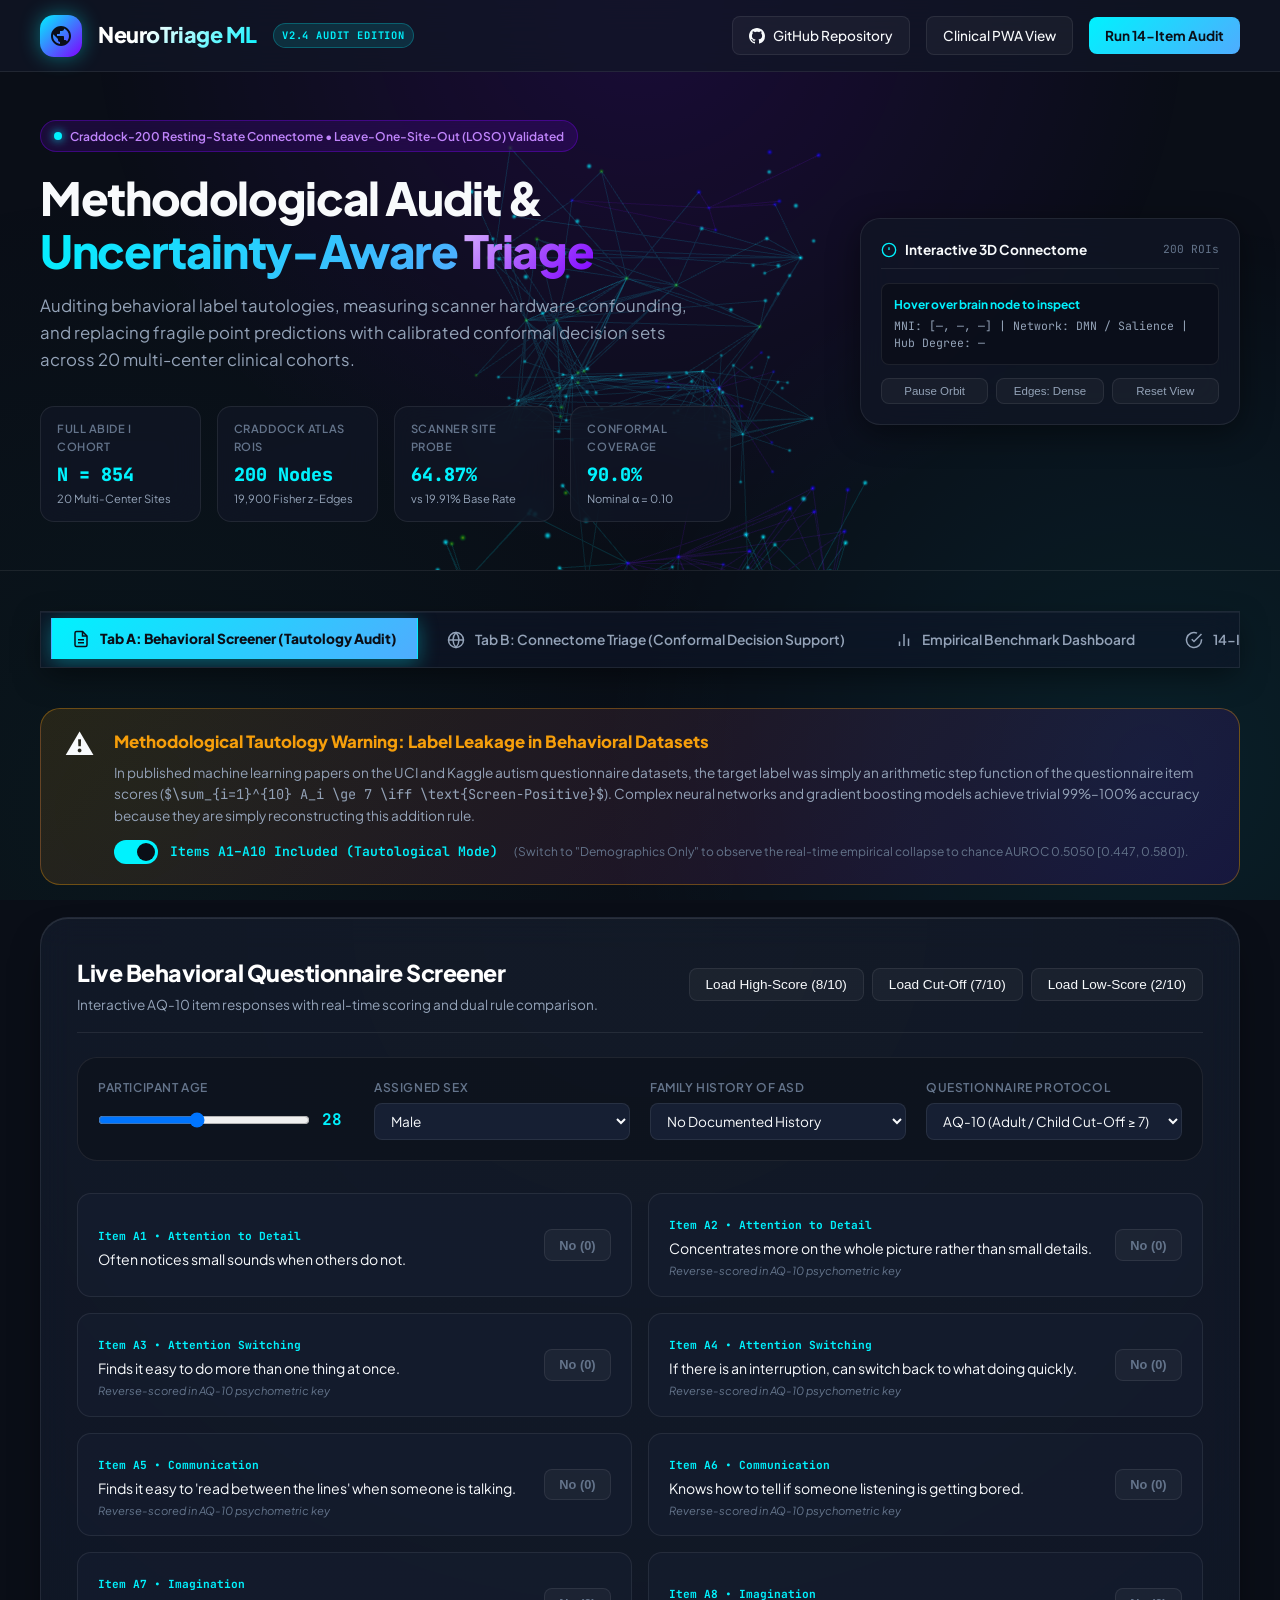
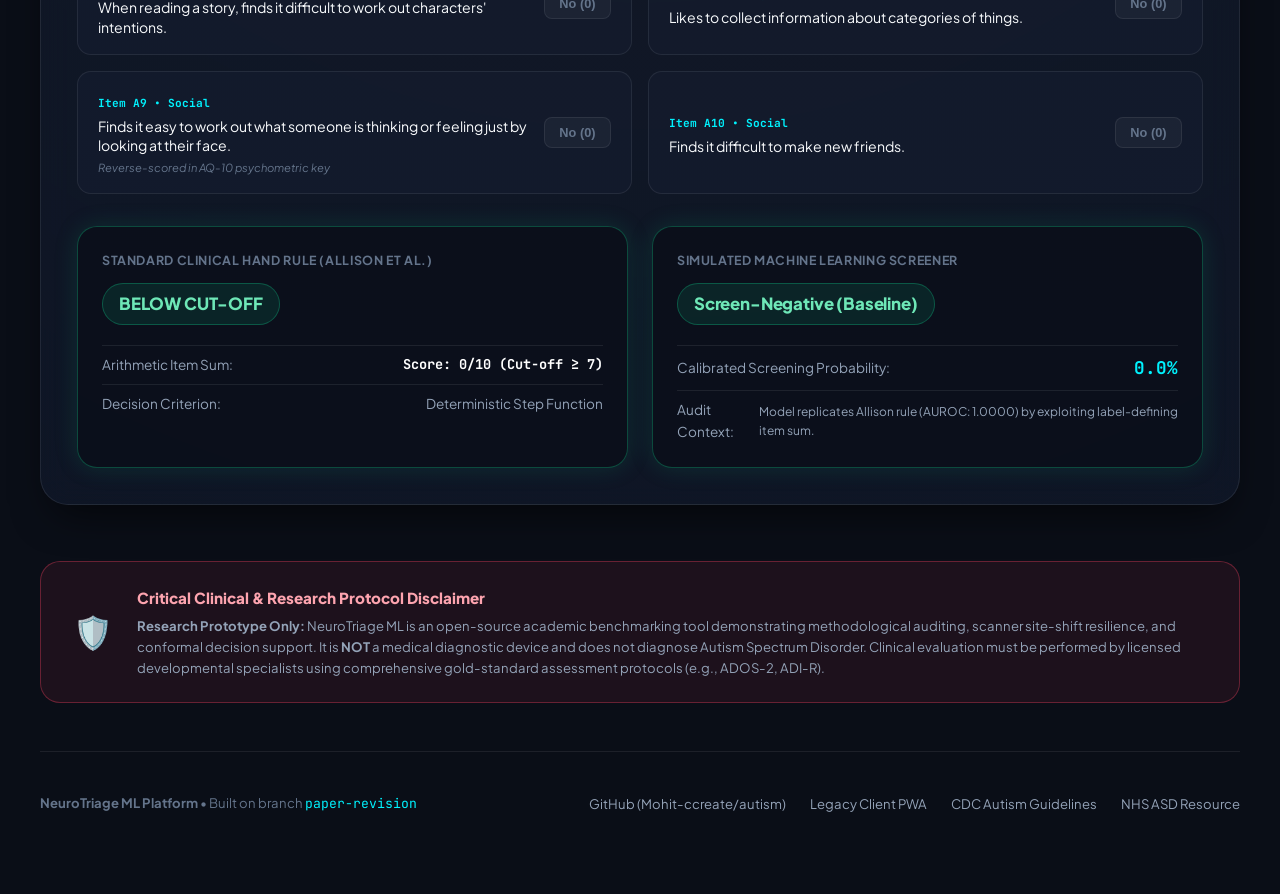
==== commit ca83d7b7: "fix(neurotriage): implement dynamic connectome parsing, clinical summary card, and anti-gravity styl" ====
--- a/webapp/neurotriage.html
+++ b/webapp/neurotriage.html
@@ -376,49 +376,112 @@
             </div>
           </div>
 
-          <!-- Right Column: Conformal Decision Support Output -->
-          <div class="triage-output-panel">
-            <h3 style="font-size: 0.95rem; font-weight: 700; color: #FFF;">
-              Conformal Prediction & Three-Way Triage Output
-            </h3>
-
-            <!-- 3-Way Triage Hero Status Banner -->
-            <div class="triage-hero-status screen-pos" id="triage-status-box">
-              <div class="triage-status-title" id="triage-status-title">Screen-Positive (Elevated Likelihood)</div>
-              <div class="triage-status-desc" id="triage-status-desc">
-                High posterior cingulate hyper-connectivity pattern. Singleton set at 90% confidence.
-              </div>
-            </div>
-
-            <!-- Mathematical Conformal Set Box -->
-            <div class="conformal-set-box">
-              <div>
-                <div style="font-size: 0.75rem; text-transform: uppercase; color: var(--text-muted); font-weight: 700; margin-bottom: 0.25rem;">
-                  Conformal Prediction Set (α = 0.10)
-                </div>
-                <div class="conformal-math" id="conformal-math-set">C_0.10(x) = {1}</div>
-              </div>
-              <div class="conformal-badge">90.0% Coverage Guarantee</div>
-            </div>
-
-            <!-- Key Metrics Grid -->
-            <div class="triage-metrics-row">
-              <div class="metric-stat-box">
-                <div class="val" id="triage-val-prob">84.2%</div>
-                <div class="lbl">Calibrated Posterior $P(\text{ASD} \mid x)$</div>
-              </div>
-              <div class="metric-stat-box">
-                <div class="val" id="triage-val-nonconf">0.158</div>
-                <div class="lbl">Nonconformity Score $s_i$</div>
-              </div>
-              <div class="metric-stat-box">
-                <div class="val" id="triage-val-burden">59.5%</div>
-                <div class="lbl">Empirical Referral Burden</div>
-              </div>
-            </div>
-
-            <div style="background: rgba(255, 255, 255, 0.03); border: 1px solid var(--border-glass); border-radius: var(--radius-md); padding: 1rem; font-size: 0.78rem; color: var(--text-secondary); line-height: 1.55;">
-              <strong style="color: #FFF;">Clinical Safety Principle:</strong> Under Leave-One-Site-Out (LOSO) deployment, uncalibrated models force a binary classification on every subject, resulting in high misclassification rates. Our three-way triage policy abstains on ambiguous cases (yielding $\{0, 1\}$), referring 59.5% of cases for expert specialist evaluation and raising decided accuracy to <strong>67.9%</strong>.
+          <!-- Right Column: Conformal Decision Support Output & Clinical Summary -->
+          <div class="triage-output-column">
+            <div class="triage-output-panel">
+              <h3 style="font-size: 0.95rem; font-weight: 700; color: #FFF;">
+                Conformal Prediction & Three-Way Triage Output
+              </h3>
+
+              <!-- 3-Way Triage Hero Status Banner -->
+              <div class="triage-hero-status screen-pos" id="triage-status-box">
+                <div class="triage-status-title" id="triage-status-title">Screen-Positive (Elevated Likelihood)</div>
+                <div class="triage-status-desc" id="triage-status-desc">
+                  High posterior cingulate hyper-connectivity pattern. Singleton set at 90% confidence.
+                </div>
+              </div>
+
+              <!-- Mathematical Conformal Set Box -->
+              <div class="conformal-set-box">
+                <div>
+                  <div style="font-size: 0.75rem; text-transform: uppercase; color: var(--text-muted); font-weight: 700; margin-bottom: 0.25rem;">
+                    Conformal Prediction Set (α = 0.10)
+                  </div>
+                  <div class="conformal-math" id="conformal-math-set">C_0.10(x) = {1}</div>
+                </div>
+                <div class="conformal-badge">90.0% Coverage Guarantee</div>
+              </div>
+
+              <!-- Key Metrics Grid -->
+              <div class="triage-metrics-row">
+                <div class="metric-stat-box">
+                  <div class="val" id="triage-val-prob">84.2%</div>
+                  <div class="lbl">Calibrated Posterior $P(\text{ASD} \mid x)$</div>
+                </div>
+                <div class="metric-stat-box">
+                  <div class="val" id="triage-val-nonconf">0.158</div>
+                  <div class="lbl">Nonconformity Score $s_i$</div>
+                </div>
+                <div class="metric-stat-box">
+                  <div class="val" id="triage-val-burden">59.5%</div>
+                  <div class="lbl">Empirical Referral Burden</div>
+                </div>
+              </div>
+
+              <div style="background: rgba(255, 255, 255, 0.03); border: 1px solid var(--border-glass); border-radius: var(--radius-md); padding: 1rem; font-size: 0.78rem; color: var(--text-secondary); line-height: 1.55;">
+                <strong style="color: #FFF;">Clinical Safety Principle:</strong> Under Leave-One-Site-Out (LOSO) deployment, uncalibrated models force a binary classification on every subject, resulting in high misclassification rates. Our three-way triage policy abstains on ambiguous cases (yielding $\{0, 1\}$), referring 59.5% of cases for expert specialist evaluation and raising decided accuracy to <strong>67.9%</strong>.
+              </div>
+            </div>
+
+            <!-- PART 2: Patient-Friendly Clinical Interpretation Card -->
+            <div class="clinical-summary-card" id="patient-clinical-summary-card">
+              <div class="summary-card-header">
+                <div class="summary-title-group">
+                  <span class="summary-badge-icon">📋</span>
+                  <div>
+                    <h3 class="summary-card-title">Patient-Friendly Clinical Interpretation</h3>
+                    <p class="summary-card-subtitle">Plain-English explanation of mathematical conformal prediction</p>
+                  </div>
+                </div>
+                <span class="summary-status-tag status-pos" id="summary-status-tag">ASD Pattern {1}</span>
+              </div>
+
+              <div class="summary-bullets-container">
+                <!-- Bullet 1: What this result means -->
+                <div class="summary-bullet-item">
+                  <div class="bullet-icon-box" id="bullet-icon-meaning">🔍</div>
+                  <div class="bullet-content">
+                    <div class="bullet-heading">What this result means</div>
+                    <p class="bullet-text" id="summary-meaning-text">
+                      The neural connectivity pattern aligns with traits commonly observed in autistic individuals in the research cohort.
+                    </p>
+                  </div>
+                </div>
+
+                <!-- Bullet 2: Statistical Confidence (Conformal Guarantee) -->
+                <div class="summary-bullet-item">
+                  <div class="bullet-icon-box">🛡️</div>
+                  <div class="bullet-content">
+                    <div class="bullet-heading">Statistical Confidence (Conformal Guarantee)</div>
+                    <p class="bullet-text" id="summary-confidence-text">
+                      This result meets a 90% statistical safety standard. Because safety is prioritized, the system abstains rather than giving a forced guess when confidence is insufficient.
+                    </p>
+                  </div>
+                </div>
+
+                <!-- Bullet 3: Recommended Next Step -->
+                <div class="summary-bullet-item">
+                  <div class="bullet-icon-box" id="bullet-icon-action">🩺</div>
+                  <div class="bullet-content">
+                    <div class="bullet-heading">Recommended Next Step</div>
+                    <p class="bullet-text" id="summary-nextstep-text">
+                      Share these findings with a licensed developmental pediatrician or clinical psychologist for comprehensive gold-standard evaluation (ADOS-2 / ADI-R).
+                    </p>
+                  </div>
+                </div>
+              </div>
+
+              <div class="summary-action-footer">
+                <button type="button" id="btn-download-clinical-summary" class="btn-download-summary">
+                  <svg width="16" height="16" viewBox="0 0 24 24" fill="none" stroke="currentColor" stroke-width="2">
+                    <path d="M21 15v4a2 2 0 0 1-2 2H5a2 2 0 0 1-2-2v-4"></path>
+                    <polyline points="7 10 12 15 17 10"></polyline>
+                    <line x1="12" y1="15" x2="12" y2="3"></line>
+                  </svg>
+                  <span>Download Plain-English Summary (PDF / Text)</span>
+                </button>
+                <span class="summary-disclaimer-sub">Research screening aid • Non-diagnostic</span>
+              </div>
             </div>
           </div>
         </div>
--- a/webapp/neurotriage.css
+++ b/webapp/neurotriage.css
@@ -433,34 +433,42 @@
   z-index: 10;
 }
 
-/* Tab Navigation Bar */
+/* Tab Navigation Bar - Floating Pill Container */
 .tab-nav {
   display: flex;
   align-items: center;
   gap: 0.5rem;
-  background: var(--bg-surface-glass);
+  background: rgba(15, 23, 42, 0.55);
   backdrop-filter: blur(16px);
-  border: 1px solid var(--border-glass);
-  padding: 0.4rem;
-  border-radius: var(--radius-lg);
+  -webkit-backdrop-filter: blur(16px);
+  border: 1px solid rgba(255, 255, 255, 0.08);
+  padding: 0.45rem 0.65rem;
+  border-radius: var(--radius-full);
   margin-bottom: 2.5rem;
   overflow-x: auto;
+  scrollbar-width: none;
+  -ms-overflow-style: none;
+  box-shadow: 0 10px 30px -5px rgba(0, 0, 0, 0.5), inset 0 1px 0 rgba(255, 255, 255, 0.05);
+}
+
+.tab-nav::-webkit-scrollbar {
+  display: none;
 }
 
 .tab-btn {
   display: inline-flex;
   align-items: center;
   gap: 0.6rem;
-  padding: 0.75rem 1.25rem;
-  border-radius: var(--radius-md);
+  padding: 0.65rem 1.25rem;
+  border-radius: var(--radius-full);
   background: transparent;
-  border: none;
+  border: 1px solid transparent;
   color: var(--text-secondary);
-  font-size: 0.88rem;
+  font-size: 0.86rem;
   font-weight: 600;
   font-family: var(--font-sans);
   cursor: pointer;
-  transition: all 0.2s cubic-bezier(0.16, 1, 0.3, 1);
+  transition: all 0.25s cubic-bezier(0.16, 1, 0.3, 1);
   white-space: nowrap;
 }
 
@@ -472,14 +480,18 @@
 
 .tab-btn:hover {
   color: var(--text-primary);
-  background: rgba(255, 255, 255, 0.04);
+  background: rgba(255, 255, 255, 0.06);
+  border-color: rgba(255, 255, 255, 0.1);
+  transform: translateY(-1px);
 }
 
 .tab-btn.active {
   color: #0A0E17;
   background: linear-gradient(135deg, var(--accent-cyan), var(--accent-teal));
-  font-weight: 700;
+  border-color: transparent;
+  font-weight: 800;
   box-shadow: 0 4px 20px var(--accent-cyan-glow);
+  transform: translateY(-1px);
 }
 
 .tab-pane {
@@ -497,17 +509,25 @@
 }
 
 /* ==========================================================================
-   CARD SYSTEM & PANELS
+   CARD SYSTEM & PANELS (ANTI-GRAVITY DARK GLASSMORPHISM)
    ========================================================================== */
 .card-panel {
-  background: var(--bg-surface-glass);
-  backdrop-filter: blur(20px);
-  border: 1px solid var(--border-glass);
+  background: radial-gradient(135% 135% at 50% 0%, rgba(30, 41, 59, 0.45) 0%, rgba(15, 23, 42, 0.75) 100%);
+  backdrop-filter: blur(16px);
+  -webkit-backdrop-filter: blur(16px);
+  border: 1px solid rgba(255, 255, 255, 0.08);
   border-radius: var(--radius-xl);
-  padding: 2rem;
-  box-shadow: var(--shadow-glass);
+  padding: 2.25rem;
+  box-shadow: 0 20px 40px -15px rgba(0, 0, 0, 0.7), inset 0 1px 0 rgba(255, 255, 255, 0.1);
   margin-bottom: 2rem;
   position: relative;
+  transition: transform 0.3s cubic-bezier(0.16, 1, 0.3, 1), box-shadow 0.3s ease, border-color 0.3s ease;
+}
+
+.card-panel:hover {
+  transform: translateY(-3px);
+  border-color: rgba(0, 242, 254, 0.25);
+  box-shadow: 0 25px 50px -12px rgba(0, 0, 0, 0.8), 0 0 25px rgba(0, 242, 254, 0.08), inset 0 1px 0 rgba(255, 255, 255, 0.15);
 }
 
 .card-header {
@@ -832,26 +852,30 @@
 }
 
 .preset-item {
-  background: rgba(22, 31, 51, 0.4);
-  border: 1px solid var(--border-glass);
+  background: radial-gradient(135% 135% at 50% 0%, rgba(30, 41, 59, 0.45) 0%, rgba(15, 23, 42, 0.7) 100%);
+  border: 1px solid rgba(255, 255, 255, 0.08);
   border-radius: var(--radius-md);
   padding: 1rem 1.25rem;
   cursor: pointer;
-  transition: all 0.2s ease;
+  transition: all 0.25s cubic-bezier(0.16, 1, 0.3, 1);
   display: flex;
   align-items: center;
   justify-content: space-between;
+  box-shadow: 0 4px 15px rgba(0, 0, 0, 0.25), inset 0 1px 0 rgba(255, 255, 255, 0.05);
 }
 
 .preset-item:hover {
-  background: rgba(22, 31, 51, 0.8);
+  background: radial-gradient(135% 135% at 50% 0%, rgba(45, 60, 85, 0.55) 0%, rgba(20, 30, 50, 0.8) 100%);
+  border-color: rgba(0, 242, 254, 0.4);
+  transform: translateY(-2px);
+  box-shadow: 0 8px 20px -4px rgba(0, 0, 0, 0.4), 0 0 15px rgba(0, 242, 254, 0.15);
+}
+
+.preset-item.active {
+  background: radial-gradient(135% 135% at 50% 0%, rgba(0, 242, 254, 0.15) 0%, rgba(15, 23, 42, 0.85) 100%);
   border-color: var(--accent-cyan);
-}
-
-.preset-item.active {
-  background: rgba(0, 242, 254, 0.08);
-  border-color: var(--accent-cyan);
-  box-shadow: 0 0 20px rgba(0, 242, 254, 0.2);
+  box-shadow: 0 0 20px rgba(0, 242, 254, 0.25), inset 0 1px 0 rgba(0, 242, 254, 0.3);
+  transform: translateY(-2px);
 }
 
 .preset-meta h4 {
@@ -865,20 +889,23 @@
   color: var(--text-muted);
 }
 
-/* Upload Zone */
+/* Upload Zone with Holographic Cyber-Glow */
 .upload-zone {
-  border: 2px dashed var(--border-glass);
+  border: 1.5px dashed rgba(0, 242, 254, 0.35);
   border-radius: var(--radius-md);
-  padding: 1.5rem;
+  padding: 1.75rem 1.5rem;
   text-align: center;
   cursor: pointer;
-  transition: all 0.2s ease;
-  background: rgba(10, 14, 23, 0.4);
-}
-
-.upload-zone:hover {
+  transition: all 0.25s cubic-bezier(0.16, 1, 0.3, 1);
+  background: radial-gradient(135% 135% at 50% 0%, rgba(30, 41, 59, 0.3) 0%, rgba(10, 14, 23, 0.6) 100%);
+  box-shadow: inset 0 1px 0 rgba(255, 255, 255, 0.05);
+}
+
+.upload-zone:hover, .upload-zone.drag-active {
   border-color: var(--accent-cyan);
-  background: rgba(0, 242, 254, 0.04);
+  background: radial-gradient(135% 135% at 50% 0%, rgba(0, 242, 254, 0.1) 0%, rgba(15, 23, 42, 0.75) 100%);
+  transform: translateY(-2px);
+  box-shadow: 0 8px 25px -5px rgba(0, 242, 254, 0.2), inset 0 1px 0 rgba(0, 242, 254, 0.2);
 }
 
 .upload-zone svg {
@@ -897,34 +924,61 @@
 }
 
 .btn-model-select {
-  padding: 0.65rem 0.8rem;
-  background: rgba(22, 31, 51, 0.5);
-  border: 1px solid var(--border-glass);
+  padding: 0.7rem 0.85rem;
+  background: radial-gradient(135% 135% at 50% 0%, rgba(30, 41, 59, 0.45) 0%, rgba(15, 23, 42, 0.7) 100%);
+  border: 1px solid rgba(255, 255, 255, 0.08);
   border-radius: var(--radius-sm);
   color: var(--text-secondary);
   font-size: 0.78rem;
   font-weight: 600;
   cursor: pointer;
-  transition: all 0.2s ease;
+  transition: all 0.25s cubic-bezier(0.16, 1, 0.3, 1);
   text-align: center;
-}
-
-.btn-model-select:hover, .btn-model-select.active {
-  background: rgba(127, 0, 255, 0.15);
-  border-color: var(--accent-violet);
+  box-shadow: 0 4px 12px rgba(0, 0, 0, 0.2);
+}
+
+.btn-model-select:hover {
+  background: radial-gradient(135% 135% at 50% 0%, rgba(127, 0, 255, 0.2) 0%, rgba(20, 25, 45, 0.8) 100%);
+  border-color: rgba(127, 0, 255, 0.45);
   color: #D8B4FE;
-  box-shadow: 0 0 15px var(--accent-violet-glow);
+  transform: translateY(-2px);
+  box-shadow: 0 6px 18px rgba(127, 0, 255, 0.25);
+}
+
+.btn-model-select.active {
+  background: linear-gradient(135deg, rgba(127, 0, 255, 0.35), rgba(79, 70, 229, 0.45));
+  border-color: #A855F7;
+  color: #FFFFFF;
+  font-weight: 700;
+  box-shadow: 0 0 20px rgba(127, 0, 255, 0.35), inset 0 1px 0 rgba(255, 255, 255, 0.2);
+  transform: translateY(-2px);
+}
+
+/* Right Column Output & Summary Stacking */
+.triage-output-column {
+  display: flex;
+  flex-direction: column;
+  gap: 1.5rem;
 }
 
 /* 3-Way Triage Output Card */
 .triage-output-panel {
-  background: rgba(10, 14, 23, 0.85);
-  border: 1px solid var(--border-glass);
+  background: radial-gradient(135% 135% at 50% 0%, rgba(22, 31, 51, 0.5) 0%, rgba(10, 14, 23, 0.85) 100%);
+  backdrop-filter: blur(16px);
+  -webkit-backdrop-filter: blur(16px);
+  border: 1px solid rgba(255, 255, 255, 0.08);
   border-radius: var(--radius-xl);
   padding: 2rem;
   display: flex;
   flex-direction: column;
   gap: 1.5rem;
+  box-shadow: 0 15px 35px -10px rgba(0, 0, 0, 0.6), inset 0 1px 0 rgba(255, 255, 255, 0.08);
+  transition: transform 0.3s cubic-bezier(0.16, 1, 0.3, 1), box-shadow 0.3s ease;
+}
+
+.triage-output-panel:hover {
+  transform: translateY(-2px);
+  box-shadow: 0 20px 45px -10px rgba(0, 0, 0, 0.7), inset 0 1px 0 rgba(255, 255, 255, 0.12);
 }
 
 .triage-hero-status {
@@ -938,19 +992,19 @@
 .triage-hero-status.screen-neg {
   background: var(--status-negative-bg);
   border-color: var(--status-negative-border);
-  box-shadow: 0 0 30px rgba(16, 185, 129, 0.2);
+  box-shadow: 0 0 35px rgba(16, 185, 129, 0.25);
 }
 
 .triage-hero-status.screen-pos {
   background: var(--status-positive-bg);
   border-color: var(--status-positive-border);
-  box-shadow: 0 0 30px rgba(244, 63, 94, 0.2);
+  box-shadow: 0 0 35px rgba(244, 63, 94, 0.25);
 }
 
 .triage-hero-status.screen-amb {
   background: var(--status-ambiguous-bg);
   border-color: var(--status-ambiguous-border);
-  box-shadow: 0 0 30px rgba(245, 158, 11, 0.2);
+  box-shadow: 0 0 35px rgba(245, 158, 11, 0.25);
 }
 
 .triage-status-title {
@@ -974,6 +1028,7 @@
   display: flex;
   align-items: center;
   justify-content: space-between;
+  box-shadow: inset 0 1px 0 rgba(255, 255, 255, 0.05);
 }
 
 .conformal-math {
@@ -985,12 +1040,13 @@
 
 .conformal-badge {
   font-size: 0.75rem;
-  padding: 0.3rem 0.75rem;
+  padding: 0.35rem 0.8rem;
   border-radius: 999px;
   background: rgba(0, 242, 254, 0.12);
   color: var(--accent-cyan);
   border: 1px solid var(--border-glow);
-  font-weight: 600;
+  font-weight: 700;
+  letter-spacing: 0.02em;
 }
 
 .triage-metrics-row {
@@ -1000,11 +1056,18 @@
 }
 
 .metric-stat-box {
-  background: rgba(255, 255, 255, 0.03);
+  background: radial-gradient(135% 135% at 50% 0%, rgba(30, 41, 59, 0.35) 0%, rgba(15, 23, 42, 0.6) 100%);
   border: 1px solid var(--border-glass);
   border-radius: var(--radius-md);
   padding: 1rem;
   text-align: center;
+  box-shadow: 0 4px 15px rgba(0, 0, 0, 0.25), inset 0 1px 0 rgba(255, 255, 255, 0.05);
+  transition: transform 0.2s ease;
+}
+
+.metric-stat-box:hover {
+  transform: translateY(-1px);
+  border-color: rgba(255, 255, 255, 0.15);
 }
 
 .metric-stat-box .val {
@@ -1019,6 +1082,168 @@
   font-size: 0.7rem;
   color: var(--text-muted);
   text-transform: uppercase;
+}
+
+/* ==========================================================================
+   PART 2: PATIENT-FRIENDLY CLINICAL INTERPRETATION CARD
+   ========================================================================== */
+.clinical-summary-card {
+  background: radial-gradient(135% 135% at 50% 0%, rgba(30, 41, 59, 0.45) 0%, rgba(15, 23, 42, 0.75) 100%);
+  backdrop-filter: blur(16px);
+  -webkit-backdrop-filter: blur(16px);
+  border: 1px solid rgba(255, 255, 255, 0.08);
+  border-radius: var(--radius-xl);
+  padding: 1.75rem;
+  box-shadow: 0 15px 35px -10px rgba(0, 0, 0, 0.6), inset 0 1px 0 rgba(255, 255, 255, 0.08);
+  transition: transform 0.3s cubic-bezier(0.16, 1, 0.3, 1), box-shadow 0.3s ease;
+}
+
+.clinical-summary-card:hover {
+  transform: translateY(-2px);
+  box-shadow: 0 20px 45px -10px rgba(0, 0, 0, 0.7), inset 0 1px 0 rgba(255, 255, 255, 0.12);
+}
+
+.summary-card-header {
+  display: flex;
+  align-items: center;
+  justify-content: space-between;
+  border-bottom: 1px solid rgba(255, 255, 255, 0.08);
+  padding-bottom: 1rem;
+  margin-bottom: 1.25rem;
+  gap: 1rem;
+  flex-wrap: wrap;
+}
+
+.summary-title-group {
+  display: flex;
+  align-items: center;
+  gap: 0.75rem;
+}
+
+.summary-badge-icon {
+  font-size: 1.5rem;
+  line-height: 1;
+}
+
+.summary-card-title {
+  font-size: 1.05rem;
+  font-weight: 800;
+  color: #FFFFFF;
+  letter-spacing: -0.01em;
+}
+
+.summary-card-subtitle {
+  font-size: 0.75rem;
+  color: var(--text-secondary);
+}
+
+.summary-status-tag {
+  font-family: var(--font-mono);
+  font-size: 0.75rem;
+  font-weight: 700;
+  padding: 0.3rem 0.75rem;
+  border-radius: 999px;
+  background: rgba(0, 242, 254, 0.12);
+  border: 1px solid rgba(0, 242, 254, 0.3);
+  color: var(--accent-cyan);
+}
+
+.summary-status-tag.screen-pos {
+  background: var(--status-positive-bg);
+  border-color: var(--status-positive-border);
+  color: #FDA4AF;
+}
+
+.summary-status-tag.screen-neg {
+  background: var(--status-negative-bg);
+  border-color: var(--status-negative-border);
+  color: #6EE7B7;
+}
+
+.summary-status-tag.screen-amb {
+  background: var(--status-ambiguous-bg);
+  border-color: var(--status-ambiguous-border);
+  color: #FCD34D;
+}
+
+.summary-bullets-container {
+  display: flex;
+  flex-direction: column;
+  gap: 0.85rem;
+  margin-bottom: 1.5rem;
+}
+
+.summary-bullet-item {
+  display: flex;
+  align-items: flex-start;
+  gap: 1rem;
+  background: rgba(10, 14, 23, 0.5);
+  border: 1px solid rgba(255, 255, 255, 0.05);
+  border-radius: var(--radius-md);
+  padding: 1rem 1.15rem;
+  transition: all 0.2s ease;
+}
+
+.summary-bullet-item:hover {
+  border-color: rgba(255, 255, 255, 0.12);
+  background: rgba(10, 14, 23, 0.7);
+}
+
+.bullet-icon-box {
+  font-size: 1.25rem;
+  line-height: 1;
+  padding-top: 0.1rem;
+}
+
+.bullet-heading {
+  font-size: 0.85rem;
+  font-weight: 700;
+  color: #FFFFFF;
+  margin-bottom: 0.25rem;
+}
+
+.bullet-text {
+  font-size: 0.8rem;
+  color: #CBD5E1;
+  line-height: 1.55;
+}
+
+.summary-action-footer {
+  display: flex;
+  align-items: center;
+  justify-content: space-between;
+  gap: 1rem;
+  flex-wrap: wrap;
+  padding-top: 0.75rem;
+  border-top: 1px solid rgba(255, 255, 255, 0.06);
+}
+
+.btn-download-summary {
+  display: inline-flex;
+  align-items: center;
+  gap: 0.5rem;
+  padding: 0.65rem 1.25rem;
+  border-radius: var(--radius-sm);
+  background: linear-gradient(135deg, rgba(0, 242, 254, 0.2), rgba(127, 0, 255, 0.2));
+  border: 1px solid rgba(0, 242, 254, 0.4);
+  color: #FFFFFF;
+  font-size: 0.82rem;
+  font-weight: 700;
+  cursor: pointer;
+  transition: all 0.25s cubic-bezier(0.16, 1, 0.3, 1);
+  box-shadow: 0 4px 15px rgba(0, 0, 0, 0.3);
+}
+
+.btn-download-summary:hover {
+  background: linear-gradient(135deg, rgba(0, 242, 254, 0.35), rgba(127, 0, 255, 0.35));
+  border-color: var(--accent-cyan);
+  box-shadow: 0 6px 20px rgba(0, 242, 254, 0.3);
+  transform: translateY(-2px);
+}
+
+.summary-disclaimer-sub {
+  font-size: 0.72rem;
+  color: var(--text-muted);
 }
 
 /* ==========================================================================
